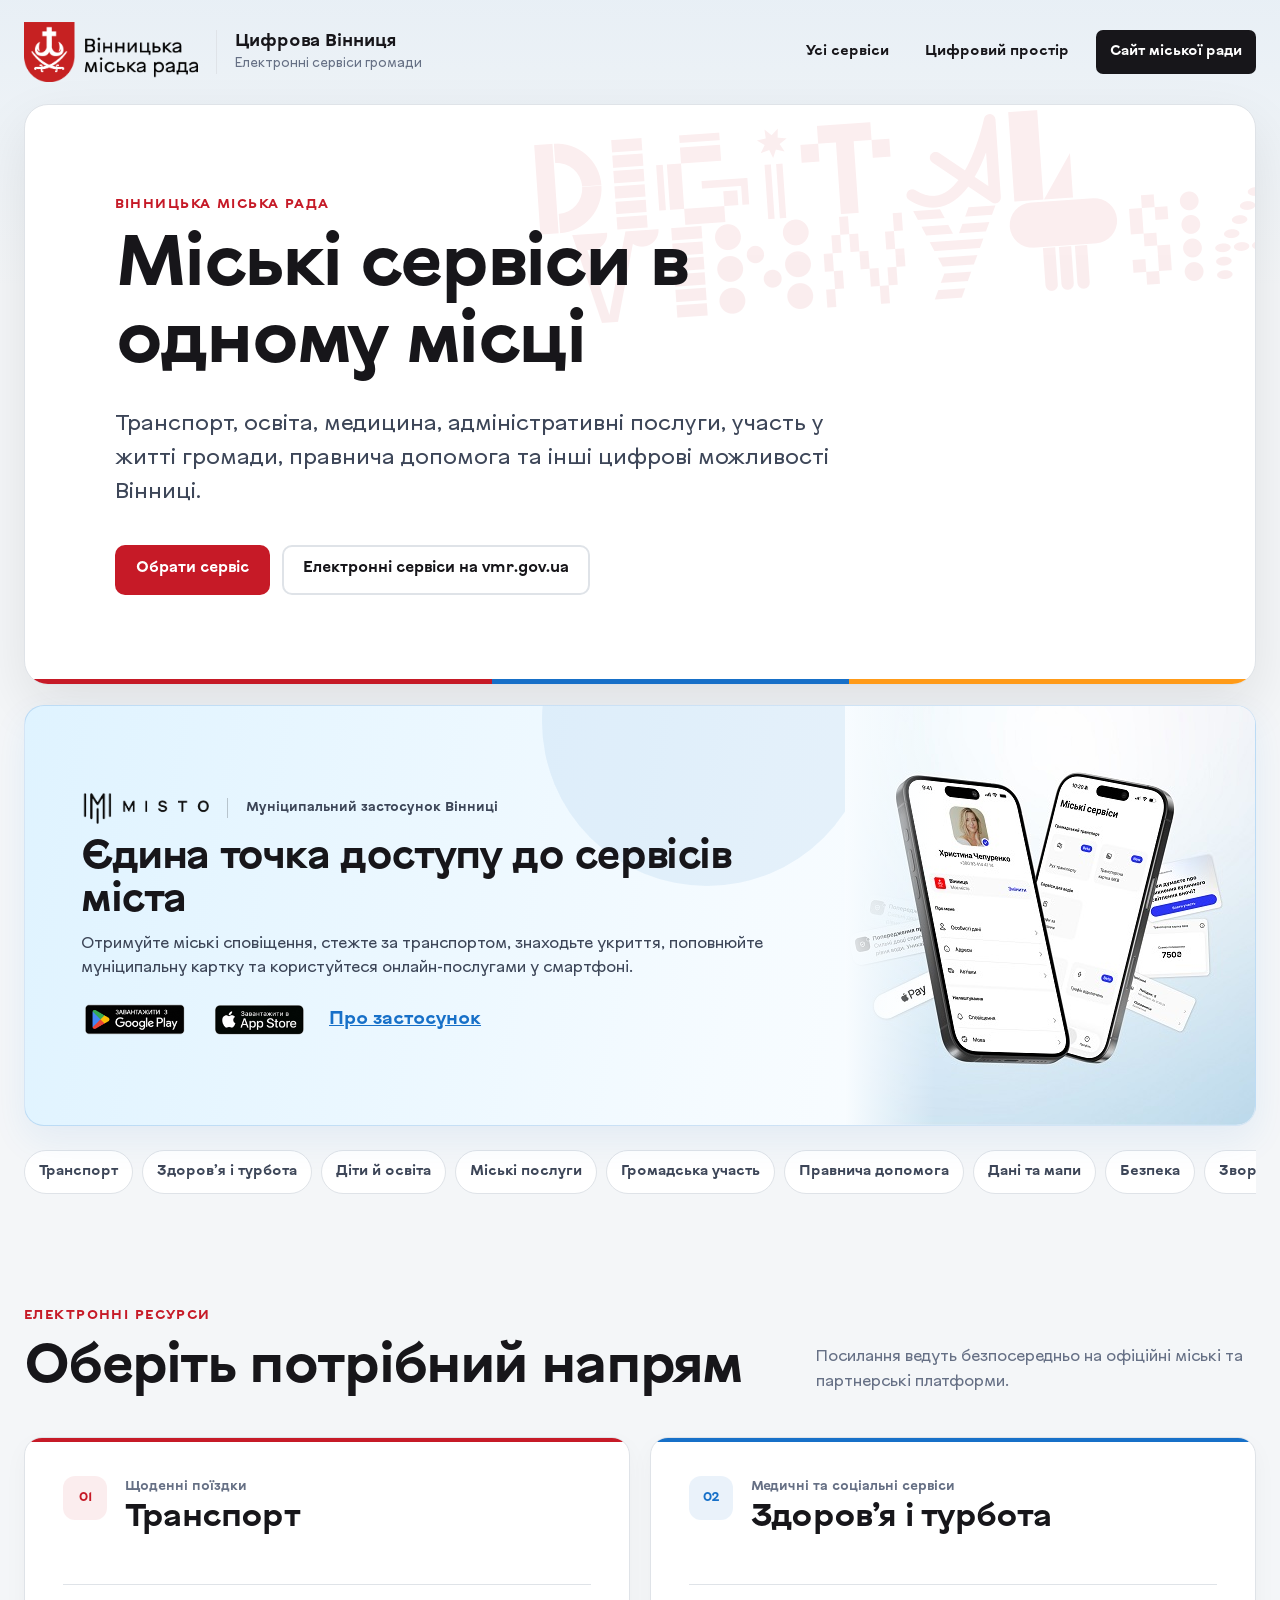
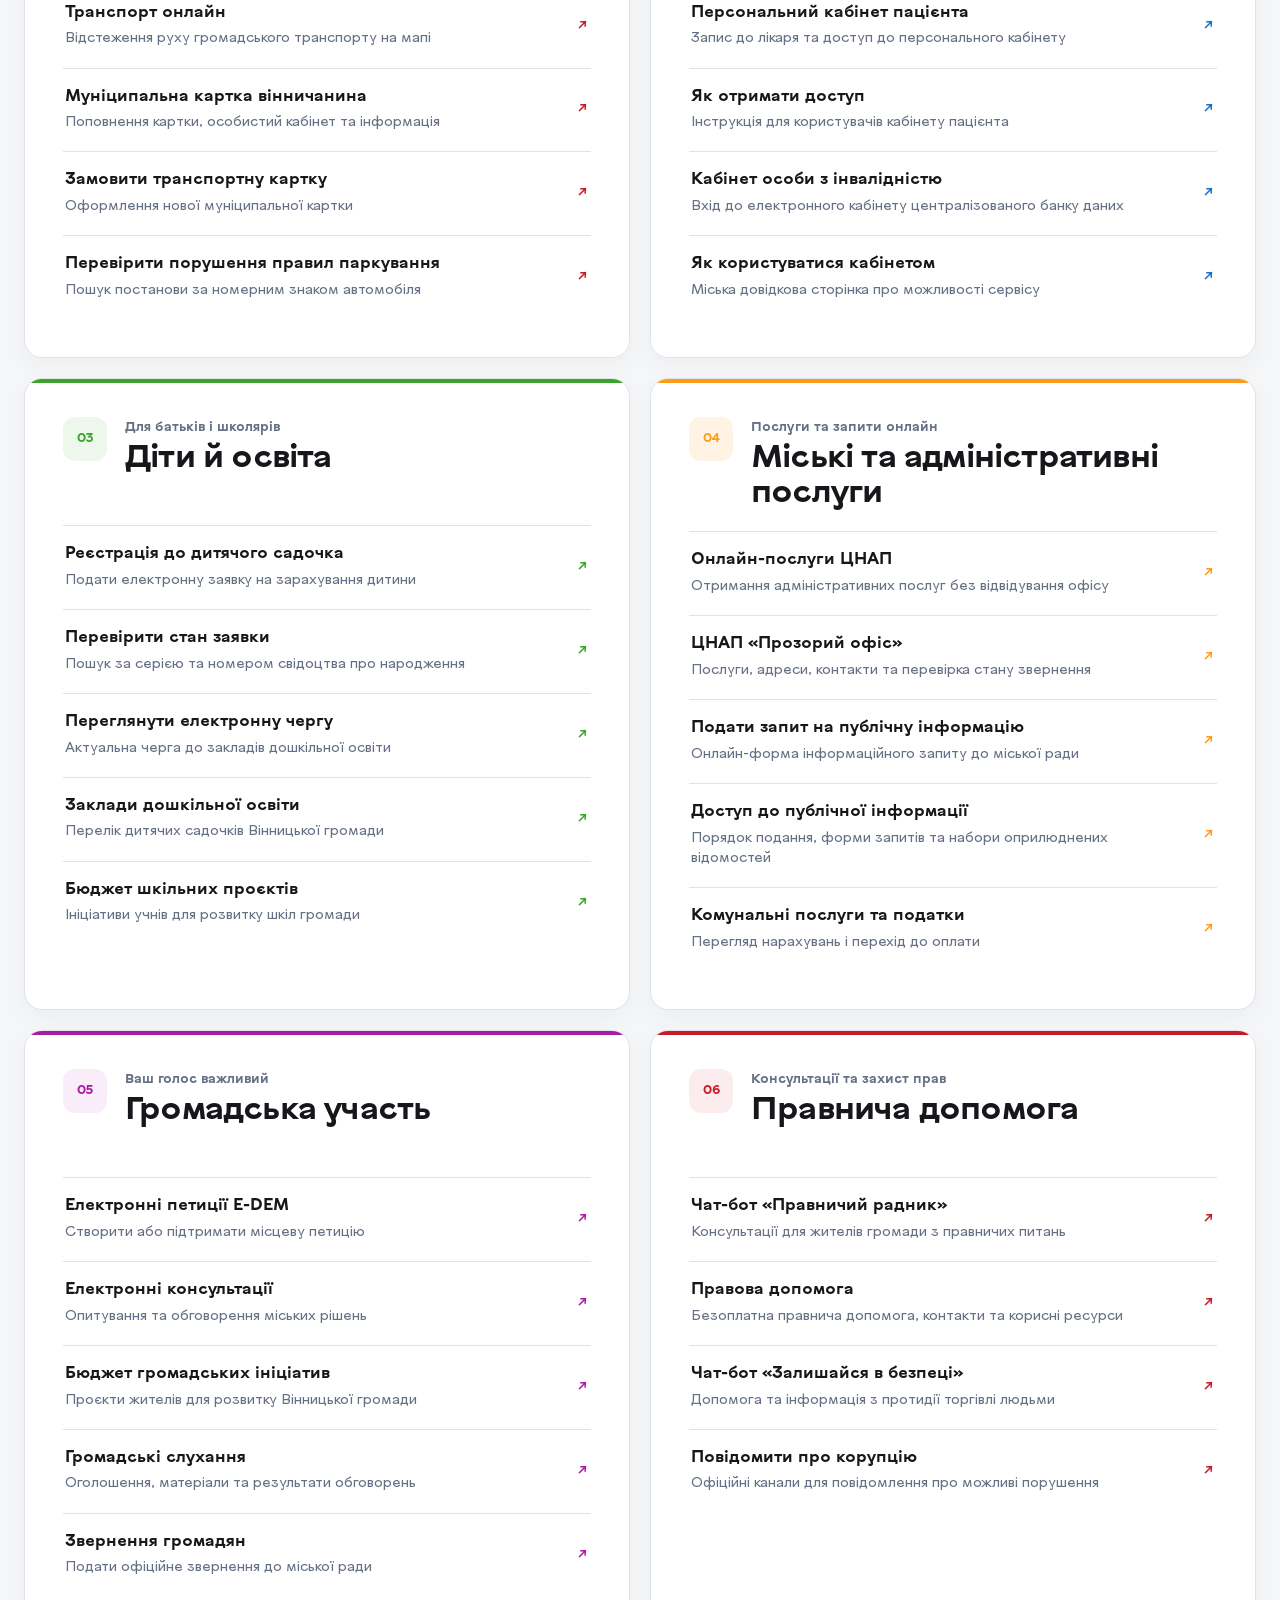
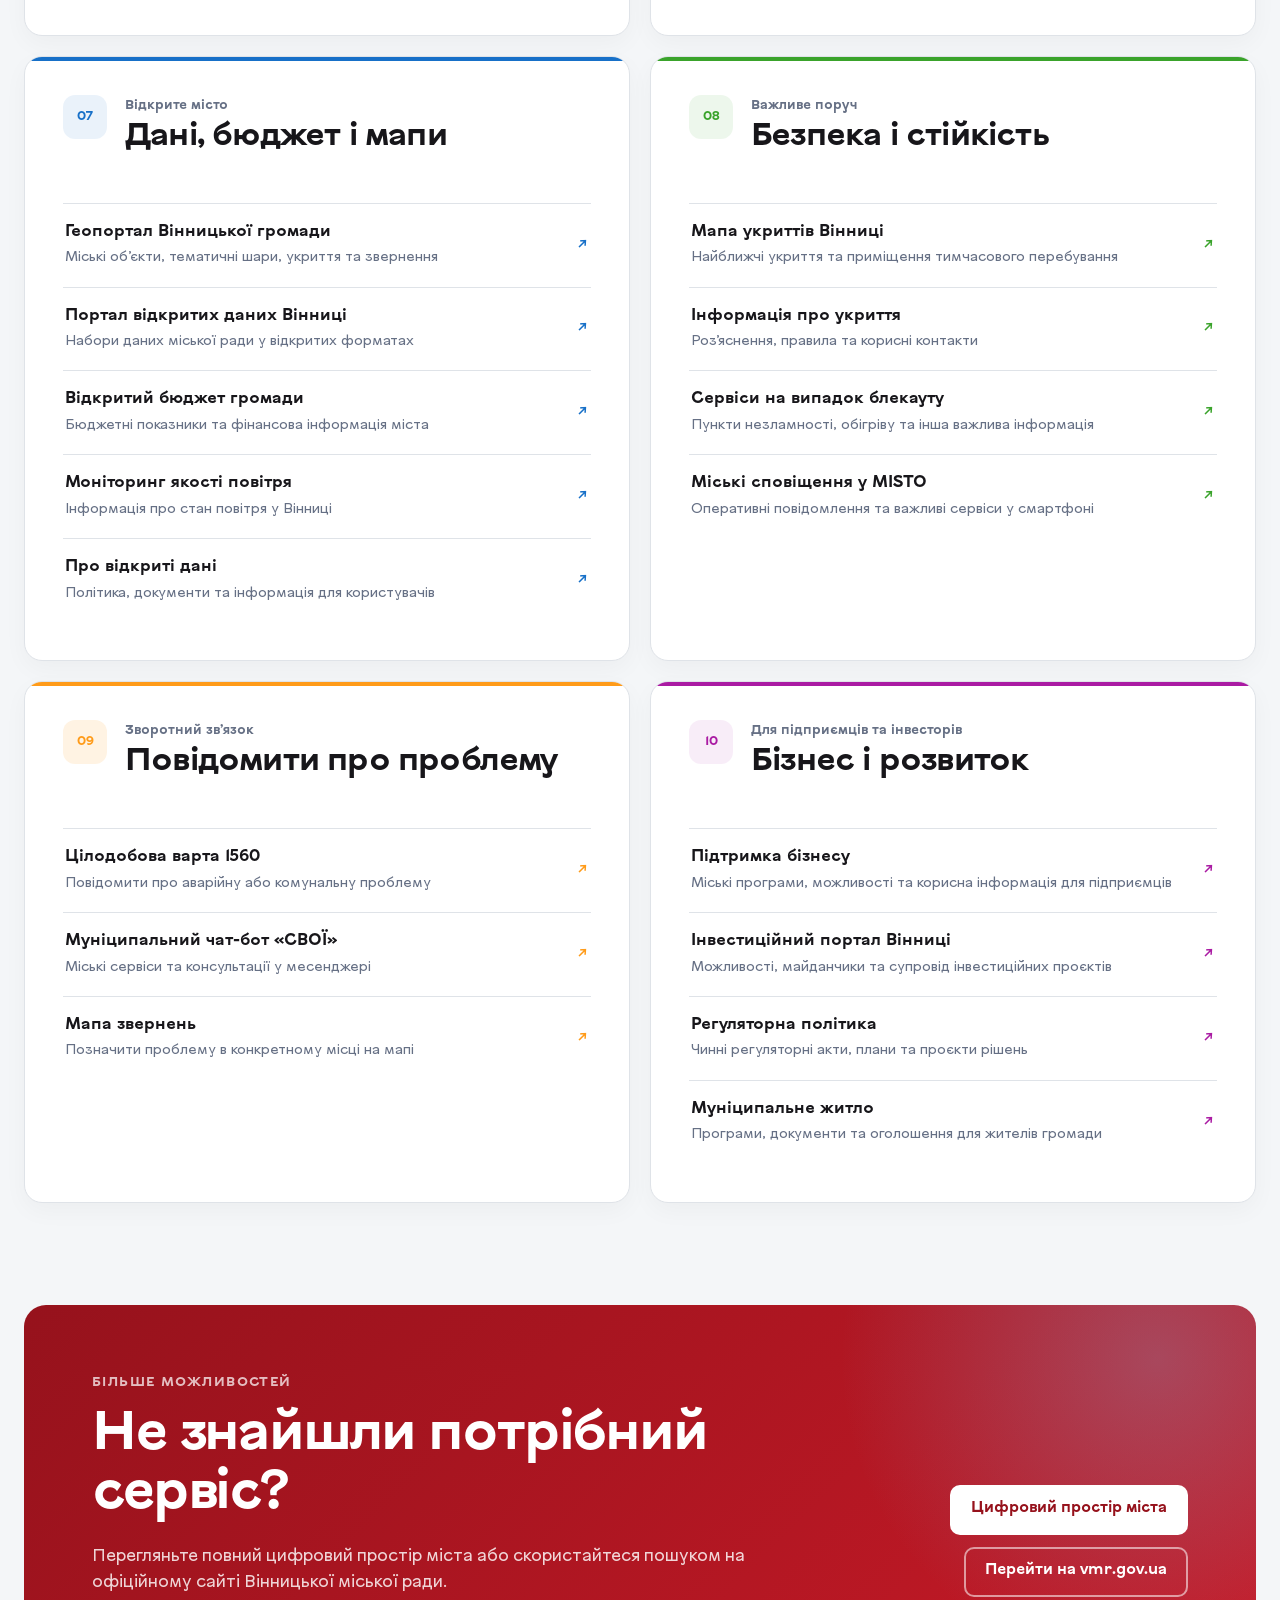
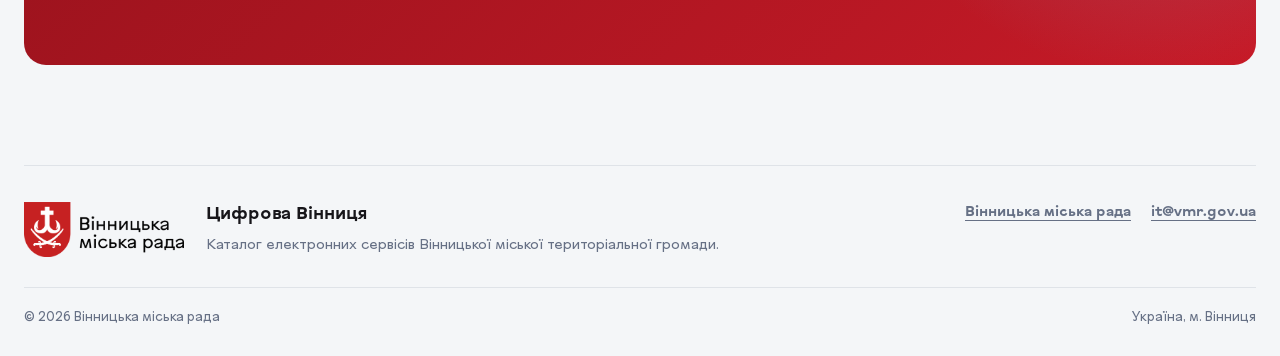
==== index.html @ 7a8b50f1 "Update index.html" ====
<!doctype html>
<html lang="uk">
<head>
  <meta charset="utf-8">
  <meta name="viewport" content="width=device-width, initial-scale=1">
  <meta name="description" content="Каталог електронних сервісів Вінницької міської територіальної громади: транспорт, медицина, освіта, адміністративні послуги, громадська участь, правнича допомога, відкриті дані та міські мапи.">
  <meta name="theme-color" content="#c61a27">
  <title>Цифрова Вінниця — електронні сервіси громади</title>
  <link rel="icon" href="assets/brand/vmr-favicon.png?v=2" type="image/png" sizes="256x256">
  <link rel="apple-touch-icon" href="assets/brand/vmr-favicon.png?v=2">
<link
  rel="preload"
  href="assets/fonts/VinnytsiaSansReg.woff2"
  as="font"
  type="font/woff2"
  crossorigin
>
<link
  rel="preload"
  href="assets/fonts/vinnytsia-sans-bold.otf"
  as="font"
  type="font/otf"
  crossorigin
>
  <link rel="stylesheet" href="styles.css?v=4">
</head>
<body>
  <a class="skip-link" href="#services">Перейти до електронних сервісів</a>

  <header class="site-header">
    <div class="header-inner">
      <a class="brand" href="/" aria-label="Цифрова Вінниця — головна сторінка">
        <img class="council-logo" src="assets/brand/vmr-logo.png" alt="Вінницька міська рада" width="174" height="61">
        <span class="brand-divider" aria-hidden="true"></span>
        <span class="brand-copy">
          <strong>Цифрова Вінниця</strong>
          <small>Електронні сервіси громади</small>
        </span>
      </a>
      <nav class="top-nav" aria-label="Основна навігація">
        <a href="#services">Усі сервіси</a>
        <a href="https://www.vmr.gov.ua/Digital-Vinnytsia">Цифровий простір</a>
        <a class="nav-accent" href="https://www.vmr.gov.ua/">Сайт міської ради</a>
      </nav>
    </div>
  </header>

  <main>
    <section class="intro" aria-labelledby="page-title">
      <div class="intro-copy">
        <div class="brand-display" aria-hidden="true">
          <span>Digital</span>
          <span>Vinnytsia</span>
        </div>
        <p class="eyebrow">Вінницька міська рада</p>
        <h1 id="page-title">Міські сервіси в одному місці</h1>
        <p class="intro-text">Транспорт, освіта, медицина, адміністративні послуги, участь у житті громади, правнича допомога та інші цифрові можливості Вінниці.</p>
        <div class="intro-actions">
          <a class="button button-primary" href="#services">Обрати сервіс</a>
          <a class="button button-secondary" href="https://www.vmr.gov.ua/ServiceCategory?termContentItemId=4sry1d2pns2d24fc72gvvcbxc2">Електронні сервіси на vmr.gov.ua</a>
        </div>
      </div>

    </section>

    <section class="misto-banner" aria-labelledby="misto-title">
      <div class="misto-banner-copy">
        <div class="misto-brandline">
          <img class="misto-logo" src="assets/brand/misto-logo.png" alt="MISTO" width="128" height="32">
          <span>Муніципальний застосунок Вінниці</span>
        </div>
        <h2 id="misto-title">Єдина точка доступу до сервісів міста</h2>
        <p>Отримуйте міські сповіщення, стежте за транспортом, знаходьте укриття, поповнюйте муніципальну картку та користуйтеся онлайн-послугами у смартфоні.</p>
        <div class="misto-actions">
          <a class="store-button" href="https://play.google.com/store/apps/details?id=tech.misto.android.misto" aria-label="Завантажити MISTO у Google Play">
            <img src="assets/brand/misto-google-play.png" alt="Завантажити з Google Play" width="113" height="36">
          </a>
          <a class="store-button" href="https://apps.apple.com/ua/app/misto/id6738929703" aria-label="Завантажити MISTO в App Store">
            <img src="assets/brand/misto-app-store.png" alt="Завантажити з App Store" width="98" height="36">
          </a>
          <a class="misto-details" href="https://www.vmr.gov.ua/u-vinnytsi-zapuskaiut-novu-platformu-miskykh-servisiv-zastosunok-misto">Про застосунок</a>
        </div>
      </div>
      <div class="misto-visual">
        <img src="assets/brand/misto-phones.png" alt="Екрани муніципального застосунку MISTO" width="410" height="419">
      </div>
    </section>

    <nav class="category-nav" aria-label="Категорії сервісів">
      <a href="#transport">Транспорт</a>
      <a href="#health">Здоров’я і турбота</a>
      <a href="#education">Діти й освіта</a>
      <a href="#city-services">Міські послуги</a>
      <a href="#participation">Громадська участь</a>
      <a href="#legal">Правнича допомога</a>
      <a href="#data">Дані та мапи</a>
      <a href="#safety">Безпека</a>
      <a href="#support">Зворотний зв’язок</a>
      <a href="#business">Бізнес</a>
    </nav>

    <section class="services-section" id="services" aria-labelledby="services-title">
      <div class="section-heading">
        <div>
          <p class="eyebrow">Електронні ресурси</p>
          <h2 id="services-title">Оберіть потрібний напрям</h2>
        </div>
        <p>Посилання ведуть безпосередньо на офіційні міські та партнерські платформи.</p>
      </div>

      <div class="service-grid">
        <article class="service-card" id="transport">
          <div class="card-heading">
            <span class="card-number" aria-hidden="true">01</span>
            <div>
              <p class="card-kicker">Щоденні поїздки</p>
              <h3>Транспорт</h3>
            </div>
          </div>
          <ul class="service-links">
            <li>
              <a href="https://map.et.vn.ua/">
                <span><strong>Транспорт онлайн</strong><small>Відстеження руху громадського транспорту на мапі</small></span>
                <span aria-hidden="true">↗</span>
              </a>
            </li>
            <li>
              <a href="https://et.vn.ua/">
                <span><strong>Муніципальна картка вінничанина</strong><small>Поповнення картки, особистий кабінет та інформація</small></span>
                <span aria-hidden="true">↗</span>
              </a>
            </li>
            <li>
              <a href="https://et.vn.ua/order-card">
                <span><strong>Замовити транспортну картку</strong><small>Оформлення нової муніципальної картки</small></span>
                <span aria-hidden="true">↗</span>
              </a>
            </li>
            <li>
              <a href="https://inspector.vmr.gov.ua/SitePages/fines.aspx">
                <span><strong>Перевірити порушення правил паркування</strong><small>Пошук постанови за номерним знаком автомобіля</small></span>
                <span aria-hidden="true">↗</span>
              </a>
            </li>
          </ul>
        </article>

        <article class="service-card" id="health">
          <div class="card-heading">
            <span class="card-number" aria-hidden="true">02</span>
            <div>
              <p class="card-kicker">Медичні та соціальні сервіси</p>
              <h3>Здоров’я і турбота</h3>
            </div>
          </div>
          <ul class="service-links">
            <li>
              <a href="https://de.vmr.gov.ua/">
                <span><strong>Персональний кабінет пацієнта</strong><small>Запис до лікаря та доступ до персонального кабінету</small></span>
                <span aria-hidden="true">↗</span>
              </a>
            </li>
            <li>
              <a href="https://www.vmr.gov.ua/personalnyi-kabinet-patsiienta">
                <span><strong>Як отримати доступ</strong><small>Інструкція для користувачів кабінету пацієнта</small></span>
                <span aria-hidden="true">↗</span>
              </a>
            </li>
            <li>
              <a href="https://ek-cbi.msp.gov.ua/reg-info?type=signin">
                <span><strong>Кабінет особи з інвалідністю</strong><small>Вхід до електронного кабінету централізованого банку даних</small></span>
                <span aria-hidden="true">↗</span>
              </a>
            </li>
            <li>
              <a href="https://www.vmr.gov.ua/servis-elektronnyi-kabinet-osoby-z-invalidnistiu">
                <span><strong>Як користуватися кабінетом</strong><small>Міська довідкова сторінка про можливості сервісу</small></span>
                <span aria-hidden="true">↗</span>
              </a>
            </li>
          </ul>
        </article>

        <article class="service-card" id="education">
          <div class="card-heading">
            <span class="card-number" aria-hidden="true">03</span>
            <div>
              <p class="card-kicker">Для батьків і школярів</p>
              <h3>Діти й освіта</h3>
            </div>
          </div>
          <ul class="service-links">
            <li>
              <a href="https://kindergartensqueue.vmr.gov.ua/registration">
                <span><strong>Реєстрація до дитячого садочка</strong><small>Подати електронну заявку на зарахування дитини</small></span>
                <span aria-hidden="true">↗</span>
              </a>
            </li>
            <li>
              <a href="https://kindergartensqueue.vmr.gov.ua/checkstatus">
                <span><strong>Перевірити стан заявки</strong><small>Пошук за серією та номером свідоцтва про народження</small></span>
                <span aria-hidden="true">↗</span>
              </a>
            </li>
            <li>
              <a href="https://kindergartensqueue.vmr.gov.ua/queue">
                <span><strong>Переглянути електронну чергу</strong><small>Актуальна черга до закладів дошкільної освіти</small></span>
                <span aria-hidden="true">↗</span>
              </a>
            </li>
            <li>
              <a href="https://kindergartensqueue.vmr.gov.ua/kindergartens">
                <span><strong>Заклади дошкільної освіти</strong><small>Перелік дитячих садочків Вінницької громади</small></span>
                <span aria-hidden="true">↗</span>
              </a>
            </li>
            <li>
              <a href="https://schoolprojects.vmr.gov.ua/">
                <span><strong>Бюджет шкільних проєктів</strong><small>Ініціативи учнів для розвитку шкіл громади</small></span>
                <span aria-hidden="true">↗</span>
              </a>
            </li>
          </ul>
        </article>

        <article class="service-card" id="city-services">
          <div class="card-heading">
            <span class="card-number" aria-hidden="true">04</span>
            <div>
              <p class="card-kicker">Послуги та запити онлайн</p>
              <h3>Міські та адміністративні послуги</h3>
            </div>
          </div>
          <ul class="service-links">
            <li>
              <a href="https://www.vmr.gov.ua/onlain-posluhy-tsnap">
                <span><strong>Онлайн-послуги ЦНАП</strong><small>Отримання адміністративних послуг без відвідування офісу</small></span>
                <span aria-hidden="true">↗</span>
              </a>
            </li>
            <li>
              <a href="https://www.vmr.gov.ua/Transparent">
                <span><strong>ЦНАП «Прозорий офіс»</strong><small>Послуги, адреси, контакти та перевірка стану звернення</small></span>
                <span aria-hidden="true">↗</span>
              </a>
            </li>
            <li>
              <a href="https://2021.vmr.gov.ua/Lists/CitizenAddresses/NewForm.aspx?ID=57&amp;Source=%2FLists%2FOfficials">
                <span><strong>Подати запит на публічну інформацію</strong><small>Онлайн-форма інформаційного запиту до міської ради</small></span>
                <span aria-hidden="true">↗</span>
              </a>
            </li>
            <li>
              <a href="https://www.vmr.gov.ua/dostup-do-publichnoi-informatsii">
                <span><strong>Доступ до публічної інформації</strong><small>Порядок подання, форми запитів та набори оприлюднених відомостей</small></span>
                <span aria-hidden="true">↗</span>
              </a>
            </li>
            <li>
              <a href="https://www.vmr.gov.ua/oplata-komunalnykh-posluh-ta-podatkiv">
                <span><strong>Комунальні послуги та податки</strong><small>Перегляд нарахувань і перехід до оплати</small></span>
                <span aria-hidden="true">↗</span>
              </a>
            </li>
          </ul>
        </article>

        <article class="service-card" id="participation">
          <div class="card-heading">
            <span class="card-number" aria-hidden="true">05</span>
            <div>
              <p class="card-kicker">Ваш голос важливий</p>
              <h3>Громадська участь</h3>
            </div>
          </div>
          <ul class="service-links">
            <li>
              <a href="https://petition.e-dem.ua/vinnytsia">
                <span><strong>Електронні петиції E-DEM</strong><small>Створити або підтримати місцеву петицію</small></span>
                <span aria-hidden="true">↗</span>
              </a>
            </li>
            <li>
              <a href="https://consult.e-dem.ua/0510100000">
                <span><strong>Електронні консультації</strong><small>Опитування та обговорення міських рішень</small></span>
                <span aria-hidden="true">↗</span>
              </a>
            </li>
            <li>
              <a href="https://gromada.vmr.gov.ua/">
                <span><strong>Бюджет громадських ініціатив</strong><small>Проєкти жителів для розвитку Вінницької громади</small></span>
                <span aria-hidden="true">↗</span>
              </a>
            </li>
            <li>
              <a href="https://www.vmr.gov.ua/hromadski-slukhannia-0">
                <span><strong>Громадські слухання</strong><small>Оголошення, матеріали та результати обговорень</small></span>
                <span aria-hidden="true">↗</span>
              </a>
            </li>
            <li>
              <a href="https://www.vmr.gov.ua/zvernennia-hromadian">
                <span><strong>Звернення громадян</strong><small>Подати офіційне звернення до міської ради</small></span>
                <span aria-hidden="true">↗</span>
              </a>
            </li>
          </ul>
        </article>

        <article class="service-card" id="legal">
          <div class="card-heading">
            <span class="card-number" aria-hidden="true">06</span>
            <div>
              <p class="card-kicker">Консультації та захист прав</p>
              <h3>Правнича допомога</h3>
            </div>
          </div>
          <ul class="service-links">
            <li>
              <a href="https://t.me/pravnychyi_radnyk_bot">
                <span><strong>Чат-бот «Правничий радник»</strong><small>Консультації для жителів громади з правничих питань</small></span>
                <span aria-hidden="true">↗</span>
              </a>
            </li>
            <li>
              <a href="https://www.vmr.gov.ua/pravova-dopomoha">
                <span><strong>Правова допомога</strong><small>Безоплатна правнича допомога, контакти та корисні ресурси</small></span>
                <span aria-hidden="true">↗</span>
              </a>
            </li>
            <li>
              <a href="https://t.me/stay_in_safe_ua_bot">
                <span><strong>Чат-бот «Залишайся в безпеці»</strong><small>Допомога та інформація з протидії торгівлі людьми</small></span>
                <span aria-hidden="true">↗</span>
              </a>
            </li>
            <li>
              <a href="https://www.vmr.gov.ua/povidom-pro-koruptsiiu">
                <span><strong>Повідомити про корупцію</strong><small>Офіційні канали для повідомлення про можливі порушення</small></span>
                <span aria-hidden="true">↗</span>
              </a>
            </li>
          </ul>
        </article>

        <article class="service-card" id="data">
          <div class="card-heading">
            <span class="card-number" aria-hidden="true">07</span>
            <div>
              <p class="card-kicker">Відкрите місто</p>
              <h3>Дані, бюджет і мапи</h3>
            </div>
          </div>
          <ul class="service-links">
            <li>
              <a href="https://map.vmr.gov.ua/">
                <span><strong>Геопортал Вінницької громади</strong><small>Міські об’єкти, тематичні шари, укриття та звернення</small></span>
                <span aria-hidden="true">↗</span>
              </a>
            </li>
            <li>
              <a href="https://opendata.gov.ua/">
                <span><strong>Портал відкритих даних Вінниці</strong><small>Набори даних міської ради у відкритих форматах</small></span>
                <span aria-hidden="true">↗</span>
              </a>
            </li>
            <li>
              <a href="https://www.vmr.gov.ua/vidkrytyi-biudzhet-hromady">
                <span><strong>Відкритий бюджет громади</strong><small>Бюджетні показники та фінансова інформація міста</small></span>
                <span aria-hidden="true">↗</span>
              </a>
            </li>
            <li>
              <a href="https://www.vmr.gov.ua/monitorynh-iakosti-povitria-vinnytsi">
                <span><strong>Моніторинг якості повітря</strong><small>Інформація про стан повітря у Вінниці</small></span>
                <span aria-hidden="true">↗</span>
              </a>
            </li>
            <li>
              <a href="https://www.vmr.gov.ua/open-data">
                <span><strong>Про відкриті дані</strong><small>Політика, документи та інформація для користувачів</small></span>
                <span aria-hidden="true">↗</span>
              </a>
            </li>
          </ul>
        </article>

        <article class="service-card" id="safety">
          <div class="card-heading">
            <span class="card-number" aria-hidden="true">08</span>
            <div>
              <p class="card-kicker">Важливе поруч</p>
              <h3>Безпека і стійкість</h3>
            </div>
          </div>
          <ul class="service-links">
            <li>
              <a href="https://shelter.vmr.gov.ua/">
                <span><strong>Мапа укриттів Вінниці</strong><small>Найближчі укриття та приміщення тимчасового перебування</small></span>
                <span aria-hidden="true">↗</span>
              </a>
            </li>
            <li>
              <a href="https://www.vmr.gov.ua/shelter">
                <span><strong>Інформація про укриття</strong><small>Роз’яснення, правила та корисні контакти</small></span>
                <span aria-hidden="true">↗</span>
              </a>
            </li>
            <li>
              <a href="https://www.vmr.gov.ua/blackout">
                <span><strong>Сервіси на випадок блекауту</strong><small>Пункти незламності, обігріву та інша важлива інформація</small></span>
                <span aria-hidden="true">↗</span>
              </a>
            </li>
            <li>
              <a href="https://www.vmr.gov.ua/munitsypalnyi-zastosunok-misto">
                <span><strong>Міські сповіщення у MISTO</strong><small>Оперативні повідомлення та важливі сервіси у смартфоні</small></span>
                <span aria-hidden="true">↗</span>
              </a>
            </li>
          </ul>
        </article>

        <article class="service-card" id="support">
          <div class="card-heading">
            <span class="card-number" aria-hidden="true">09</span>
            <div>
              <p class="card-kicker">Зворотний зв’язок</p>
              <h3>Повідомити про проблему</h3>
            </div>
          </div>
          <ul class="service-links">
            <li>
              <a href="https://www.vmr.gov.ua/1560">
                <span><strong>Цілодобова варта 1560</strong><small>Повідомити про аварійну або комунальну проблему</small></span>
                <span aria-hidden="true">↗</span>
              </a>
            </li>
            <li>
              <a href="https://www.vmr.gov.ua/ChatBot">
                <span><strong>Муніципальний чат-бот «СВОЇ»</strong><small>Міські сервіси та консультації у месенджері</small></span>
                <span aria-hidden="true">↗</span>
              </a>
            </li>
            <li>
              <a href="https://map.vmr.gov.ua/">
                <span><strong>Мапа звернень</strong><small>Позначити проблему в конкретному місці на мапі</small></span>
                <span aria-hidden="true">↗</span>
              </a>
            </li>
          </ul>
        </article>

        <article class="service-card" id="business">
          <div class="card-heading">
            <span class="card-number" aria-hidden="true">10</span>
            <div>
              <p class="card-kicker">Для підприємців та інвесторів</p>
              <h3>Бізнес і розвиток</h3>
            </div>
          </div>
          <ul class="service-links">
            <li>
              <a href="https://www.vmr.gov.ua/pidtrymka-biznesu">
                <span><strong>Підтримка бізнесу</strong><small>Міські програми, можливості та корисна інформація для підприємців</small></span>
                <span aria-hidden="true">↗</span>
              </a>
            </li>
            <li>
              <a href="https://investinvinnytsia.com/">
                <span><strong>Інвестиційний портал Вінниці</strong><small>Можливості, майданчики та супровід інвестиційних проєктів</small></span>
                <span aria-hidden="true">↗</span>
              </a>
            </li>
            <li>
              <a href="https://www.vmr.gov.ua/rehuliatorna-polityka">
                <span><strong>Регуляторна політика</strong><small>Чинні регуляторні акти, плани та проєкти рішень</small></span>
                <span aria-hidden="true">↗</span>
              </a>
            </li>
            <li>
              <a href="https://www.vmr.gov.ua/munitsypalne-zhytlo">
                <span><strong>Муніципальне житло</strong><small>Програми, документи та оголошення для жителів громади</small></span>
                <span aria-hidden="true">↗</span>
              </a>
            </li>
          </ul>
        </article>
      </div>
    </section>

    <section class="more-services" aria-labelledby="more-title">
      <div>
        <p class="eyebrow">Більше можливостей</p>
        <h2 id="more-title">Не знайшли потрібний сервіс?</h2>
        <p>Перегляньте повний цифровий простір міста або скористайтеся пошуком на офіційному сайті Вінницької міської ради.</p>
      </div>
      <div class="more-actions">
        <a class="button button-light" href="https://www.vmr.gov.ua/Digital-Vinnytsia">Цифровий простір міста</a>
        <a class="button button-outline-light" href="https://www.vmr.gov.ua/">Перейти на vmr.gov.ua</a>
      </div>
    </section>
  </main>

  <footer class="site-footer">
    <div class="footer-main">
      <div class="footer-brand">
        <img class="footer-council-logo" src="assets/brand/vmr-logo.png" alt="Вінницька міська рада" width="160" height="56">
        <div>
          <strong>Цифрова Вінниця</strong>
          <p>Каталог електронних сервісів Вінницької міської територіальної громади.</p>
        </div>
      </div>
      <div class="footer-links">
        <a href="https://www.vmr.gov.ua/">Вінницька міська рада</a>
        <a href="mailto:it@vmr.gov.ua">it@vmr.gov.ua</a>
      </div>
    </div>
    <div class="footer-bottom">
      <span>© <span id="year">2026</span> Вінницька міська рада</span>
      <span>Україна, м. Вінниця</span>
    </div>
  </footer>

  <script>document.getElementById('year').textContent = new Date().getFullYear();</script>
</body>
</html>
---- styles.css ----
@font-face {
  font-family: "Vinnytsia Sans";
  src:
    url("assets/fonts/VinnytsiaSansReg.woff2") format("woff2"),
    url("assets/fonts/VinnytsiaSansReg.woff") format("woff");
  font-style: normal;
  font-weight: 400;
  font-display: swap;
}

@font-face {
  font-family: "Vinnytsia Sans";
  src: url("assets/fonts/vinnytsia-sans-bold.otf") format("opentype");
  font-style: normal;
  font-weight: 700;
  font-display: swap;
}

@font-face {
  font-family: "Vinnytsia City";
  src: url("assets/fonts/vinnytsia-city.otf") format("opentype");
  font-style: normal;
  font-weight: 400;
  font-display: swap;
}

:root {
  --accent: #c61a27;
  --accent-dark: #96121c;
  --brand-blue: #1770c8;
  --brand-blue-light: #80b5e0;
  --brand-pink: #fdd4d7;
  --brand-green: #3aa32b;
  --brand-orange: #ff9b19;
  --brand-purple: #aa1ba3;
  --ink: #17161a;
  --ink-soft: #3d4658;
  --muted: #667085;
  --paper: #f4f6f8;
  --surface: #ffffff;
  --line: #dfe3e8;
  --focus: #1770c8;
  --shadow: 0 22px 55px rgba(23, 22, 26, 0.09);
}

* {
  box-sizing: border-box;
}

html {
  scroll-behavior: smooth;
  scroll-padding-top: 110px;
}

body {
  margin: 0;
  min-width: 320px;
  color: var(--ink);
  background:
    linear-gradient(180deg, rgba(128, 181, 224, 0.1) 0, rgba(128, 181, 224, 0) 290px),
    var(--paper);
  font-family: "Vinnytsia Sans", "Segoe UI", Arial, sans-serif;
  font-size: 16px;
  line-height: 1.55;
  -webkit-font-smoothing: antialiased;
}

a {
  color: inherit;
}

a:focus-visible,
button:focus-visible {
  outline: 3px solid var(--focus);
  outline-offset: 3px;
}

.skip-link {
  position: fixed;
  z-index: 1000;
  top: 10px;
  left: 10px;
  padding: 12px 16px;
  color: #fff;
  background: var(--ink);
  transform: translateY(-150%);
  transition: transform 0.2s ease;
}

.skip-link:focus {
  transform: translateY(0);
}

.site-header,
main,
.site-footer {
  width: min(1240px, calc(100% - 48px));
  margin-inline: auto;
}

.site-header {
  padding: 18px 0;
}

.header-inner {
  min-height: 68px;
  display: flex;
  align-items: center;
  justify-content: space-between;
  gap: 30px;
}

.brand {
  min-width: 0;
  display: inline-flex;
  align-items: center;
  gap: 18px;
  flex: 0 1 auto;
  text-decoration: none;
}

.council-logo {
  display: block;
  width: 174px !important;
  max-width: 174px;
  height: auto !important;
  flex: 0 0 auto;
}

.brand-divider {
  width: 1px;
  height: 44px;
  flex: 0 0 auto;
  background: var(--line);
}

.brand-copy strong,
.brand-copy small {
  display: block;
}

.brand-copy strong {
  font-size: 17px;
  line-height: 1.16;
}

.brand-copy small {
  margin-top: 4px;
  color: var(--muted);
  font-size: 13px;
  line-height: 1.25;
}

.top-nav {
  display: flex;
  align-items: center;
  gap: 8px;
}

.top-nav a {
  min-height: 44px;
  display: inline-flex;
  align-items: center;
  padding: 10px 14px;
  border-radius: 7px;
  font-size: 14px;
  font-weight: 700;
  text-decoration: none;
}

.top-nav a:hover {
  color: var(--accent);
  background: rgba(198, 26, 39, 0.06);
}

.top-nav .nav-accent {
  margin-left: 5px;
  color: #fff;
  background: var(--ink);
}

.top-nav .nav-accent:hover {
  color: #fff;
  background: var(--accent-dark);
}

.intro {
  position: relative;
  overflow: hidden;
  background: var(--surface);
  border: 1px solid var(--line);
  border-radius: 24px;
  box-shadow: var(--shadow);
}

.intro::after {
  position: absolute;
  z-index: 4;
  right: 0;
  bottom: 0;
  left: 0;
  height: 5px;
  content: "";
  background: linear-gradient(
    90deg,
    var(--accent) 0 38%,
    var(--brand-blue) 38% 67%,
    var(--brand-orange) 67% 100%
  );
  pointer-events: none;
}

.intro-copy {
  position: relative;
  z-index: 0;
  min-height: 440px;
  display: flex;
  flex-direction: column;
  justify-content: center;
  overflow: hidden;
  padding: clamp(48px, 7vw, 90px);
  isolation: isolate;
}

.intro-copy > *:not(.brand-display) {
  position: relative;
  z-index: 1;
}

.brand-display {
  position: absolute;
  z-index: -1;
  top: 26px;
  right: -34px;
  display: flex;
  flex-direction: column;
  align-items: flex-start;
  color: var(--accent);
  font-family: "Vinnytsia City", "Vinnytsia Sans", sans-serif;
  font-size: clamp(86px, 10vw, 148px);
  line-height: 0.72;
  opacity: 0.075;
  pointer-events: none;
  user-select: none;
  white-space: nowrap;
  transform: rotate(-4deg);
}

.brand-display span:last-child {
  margin-left: 0.25em;
}

.eyebrow {
  margin: 0 0 14px;
  color: var(--accent);
  font-size: 13px;
  font-weight: 800;
  letter-spacing: 0.11em;
  text-transform: uppercase;
}

h1,
h2,
h3,
p {
  overflow-wrap: break-word;
}

h1,
h2,
h3 {
  margin-top: 0;
  font-family: "Vinnytsia Sans", "Segoe UI", sans-serif;
  font-weight: 700;
  line-height: 1.08;
}

h1 {
  max-width: 780px;
  margin-bottom: 24px;
  font-size: clamp(46px, 5.7vw, 72px);
  letter-spacing: -0.035em;
}

.intro-text {
  max-width: 760px;
  margin: 0 0 34px;
  color: var(--ink-soft);
  font-size: clamp(18px, 2vw, 22px);
  line-height: 1.55;
}

.intro-actions,
.more-actions {
  display: flex;
  align-items: center;
  flex-wrap: wrap;
  gap: 12px;
}

.button {
  min-height: 50px;
  display: inline-flex;
  align-items: center;
  justify-content: center;
  padding: 13px 19px;
  border: 2px solid transparent;
  border-radius: 10px;
  font-size: 15px;
  font-weight: 800;
  line-height: 1.25;
  text-align: center;
  text-decoration: none;
  transition: background 0.2s ease, border-color 0.2s ease, color 0.2s ease, transform 0.2s ease;
}

.button:hover {
  transform: translateY(-2px);
}

.button-primary {
  color: #fff;
  background: var(--accent);
}

.button-primary:hover {
  background: var(--accent-dark);
}

.button-secondary {
  color: var(--ink);
  background: #fff;
  border-color: var(--line);
}

.button-secondary:hover {
  border-color: var(--ink);
}

.misto-banner {
  position: relative;
  min-height: 270px;
  display: grid;
  grid-template-columns: minmax(0, 1fr) minmax(330px, 410px);
  align-items: stretch;
  margin-top: 20px;
  overflow: hidden;
  color: var(--ink);
  background: linear-gradient(100deg, #dff3ff 0%, #f5fbff 58%, #ffffff 100%);
  border: 1px solid rgba(23, 112, 200, 0.18);
  border-radius: 20px;
  box-shadow: 0 14px 36px rgba(23, 112, 200, 0.08);
  isolation: isolate;
}

.misto-banner::before {
  position: absolute;
  z-index: -1;
  top: -150px;
  left: 42%;
  width: 330px;
  height: 330px;
  content: "";
  background: rgba(128, 181, 224, 0.16);
  border-radius: 50%;
  pointer-events: none;
}

.misto-banner-copy {
  position: relative;
  z-index: 2;
  display: flex;
  flex-direction: column;
  justify-content: center;
  padding: 30px clamp(28px, 4.5vw, 56px);
}

.misto-brandline {
  display: flex;
  align-items: center;
  gap: 18px;
  margin-bottom: 13px;
}

.misto-logo {
  width: 128px;
  height: auto;
  display: block;
}

.misto-brandline span {
  padding-left: 18px;
  color: var(--ink-soft);
  border-left: 1px solid rgba(23, 22, 26, 0.22);
  font-size: 13px;
  font-weight: 700;
}

.misto-banner h2 {
  max-width: 680px;
  margin-bottom: 10px;
  font-size: clamp(28px, 3.2vw, 40px);
  letter-spacing: -0.035em;
}

.misto-banner p {
  max-width: 760px;
  margin: 0 0 20px;
  color: var(--ink-soft);
  font-size: 16px;
  line-height: 1.48;
}

.misto-actions {
  display: flex;
  align-items: center;
  flex-wrap: wrap;
  gap: 10px;
}

.store-button {
  min-height: 36px;
  display: inline-flex;
  align-items: center;
  text-decoration: none;
  transition: opacity 0.2s ease, transform 0.2s ease;
}

.store-button:hover {
  opacity: 0.84;
  transform: translateY(-2px);
}

.store-button img {
  display: block;
  width: auto;
  height: 38px;
}

.misto-details {
  display: inline-flex;
  align-items: center;
  gap: 8px;
  margin-left: 5px;
  color: var(--brand-blue);
  font-size: 18px;
  font-weight: 800;
  
}

.misto-details span {
  font-size: 20px;
  transition: transform 0.2s ease;
}

.misto-details:hover span {
  transform: translateX(4px);
}

.misto-visual {
  position: relative;
  min-width: 0;
  overflow: hidden;
}

.misto-visual::before {
  position: absolute;
  z-index: 2;
  top: 0;
  bottom: 0;
  left: 0;
  width: 90px;
  content: "";
  background: linear-gradient(90deg, #f8fcff, rgba(248, 252, 255, 0));
  pointer-events: none;
}

.misto-visual img {
  width: 100%;
  height: 100%;
  display: block;
  object-fit: cover;
  object-position: center 46%;
}

.category-nav {
  display: flex;
  gap: 9px;
  margin: 24px 0 0;
  padding: 0 0 10px;
  overflow-x: auto;
  scrollbar-width: thin;
}

.category-nav a {
  flex: 0 0 auto;
  padding: 10px 14px;
  color: var(--ink-soft);
  background: var(--surface);
  border: 1px solid var(--line);
  border-radius: 999px;
  font-size: 14px;
  font-weight: 700;
  text-decoration: none;
  transition: color 0.2s ease, border-color 0.2s ease, background 0.2s ease;
}

.category-nav a:hover {
  color: var(--accent);
  background: rgba(253, 212, 215, 0.34);
  border-color: rgba(198, 26, 39, 0.5);
}

.services-section {
  padding: clamp(64px, 8vw, 108px) 0;
}

.section-heading {
  display: flex;
  align-items: flex-end;
  justify-content: space-between;
  gap: 40px;
  margin-bottom: 38px;
}

.section-heading h2,
.more-services h2 {
  margin-bottom: 0;
  font-size: clamp(34px, 4.5vw, 54px);
  letter-spacing: -0.04em;
}

.section-heading > p {
  max-width: 440px;
  margin: 0 0 4px;
  color: var(--muted);
  font-size: 16px;
}

.service-grid {
  display: grid;
  grid-template-columns: repeat(2, minmax(0, 1fr));
  gap: 20px;
}

.service-card {
  --card-accent: var(--accent);
  --card-tint: rgba(198, 26, 39, 0.08);
  position: relative;
  min-width: 0;
  overflow: hidden;
  padding: clamp(24px, 4vw, 38px);
  background: var(--surface);
  border: 1px solid var(--line);
  border-radius: 18px;
  box-shadow: 0 8px 25px rgba(23, 22, 26, 0.035);
  scroll-margin-top: 104px;
  transition: border-color 0.2s ease, box-shadow 0.2s ease, transform 0.2s ease;
}

.service-card::before {
  position: absolute;
  top: 0;
  right: 0;
  left: 0;
  height: 4px;
  content: "";
  background: var(--card-accent);
}

.service-card:hover {
  border-color: color-mix(in srgb, var(--card-accent) 35%, var(--line));
  box-shadow: 0 16px 38px rgba(23, 22, 26, 0.07);
  transform: translateY(-2px);
}

.service-card:nth-child(2),
.service-card:nth-child(7) {
  --card-accent: var(--brand-blue);
  --card-tint: rgba(23, 112, 200, 0.09);
}

.service-card:nth-child(3),
.service-card:nth-child(8) {
  --card-accent: var(--brand-green);
  --card-tint: rgba(58, 163, 43, 0.09);
}

.service-card:nth-child(4),
.service-card:nth-child(9) {
  --card-accent: var(--brand-orange);
  --card-tint: rgba(255, 155, 25, 0.12);
}

.service-card:nth-child(5),
.service-card:nth-child(10) {
  --card-accent: var(--brand-purple);
  --card-tint: rgba(170, 27, 163, 0.08);
}

.card-heading {
  display: flex;
  align-items: flex-start;
  gap: 18px;
  min-height: 88px;
  margin-bottom: 20px;
}

.card-number {
  flex: 0 0 auto;
  width: 44px;
  height: 44px;
  display: grid;
  place-items: center;
  color: var(--card-accent);
  background: var(--card-tint);
  border-radius: 12px;
  font-size: 13px;
  font-weight: 900;
}

.card-kicker {
  margin: 1px 0 4px;
  color: var(--muted);
  font-size: 13px;
  font-weight: 700;
}

.service-card h3 {
  margin-bottom: 0;
  font-size: clamp(25px, 3vw, 32px);
  letter-spacing: -0.025em;
}

.service-links {
  margin: 0;
  padding: 0;
  border-top: 1px solid var(--line);
  list-style: none;
}

.service-links li + li {
  border-top: 1px solid var(--line);
}

.service-links a {
  display: flex;
  align-items: center;
  justify-content: space-between;
  gap: 18px;
  padding: 18px 2px;
  text-decoration: none;
}

.service-links a > span:first-child {
  min-width: 0;
}

.service-links strong,
.service-links small {
  display: block;
}

.service-links strong {
  font-size: 16px;
  line-height: 1.35;
}

.service-links small {
  margin-top: 5px;
  color: var(--muted);
  font-size: 14px;
  line-height: 1.45;
}

.service-links a > span:last-child {
  flex: 0 0 auto;
  color: var(--card-accent);
  font-size: 20px;
  transition: transform 0.2s ease;
}

.service-links a:hover strong {
  color: var(--card-accent);
}

.service-links a:hover > span:last-child {
  transform: translate(3px, -3px);
}

.more-services {
  display: grid;
  grid-template-columns: minmax(0, 1.4fr) minmax(280px, 0.6fr);
  align-items: end;
  gap: 50px;
  margin-bottom: clamp(64px, 8vw, 100px);
  padding: clamp(38px, 6vw, 68px);
  color: #fff;
  background:
    radial-gradient(circle at 92% 15%, rgba(128, 181, 224, 0.3), transparent 27%),
    linear-gradient(135deg, var(--accent-dark), var(--accent));
  border-radius: 22px;
}

.more-services .eyebrow {
  color: rgba(255, 255, 255, 0.72);
}

.more-services p:not(.eyebrow) {
  max-width: 700px;
  margin: 20px 0 0;
  color: rgba(255, 255, 255, 0.82);
  font-size: 17px;
}

.more-actions {
  justify-content: flex-end;
}

.button-light {
  color: var(--accent-dark);
  background: #fff;
}

.button-outline-light {
  color: #fff;
  border-color: rgba(255, 255, 255, 0.55);
}

.button-outline-light:hover {
  border-color: #fff;
}

.site-footer {
  color: var(--muted);
  border-top: 1px solid var(--line);
}

.footer-main {
  display: flex;
  justify-content: space-between;
  gap: 40px;
  padding: 36px 0 30px;
}

.footer-brand {
  min-width: 0;
  display: flex;
  align-items: center;
  gap: 22px;
}

.footer-brand .footer-council-logo {
  width: 160px !important;
  max-width: 160px;
  height: auto !important;
  flex: 0 0 auto;
}

.footer-main strong {
  color: var(--ink);
  font-size: 17px;
}

.footer-main p {
  max-width: 600px;
  margin: 7px 0 0;
  font-size: 14px;
}

.footer-links {
  display: flex;
  flex-wrap: wrap;
  align-items: flex-start;
  justify-content: flex-end;
  gap: 10px 20px;
  font-size: 14px;
  font-weight: 700;
}

.footer-links a {
  text-underline-offset: 4px;
}

.footer-bottom {
  display: flex;
  justify-content: space-between;
  gap: 20px;
  padding: 20px 0 28px;
  border-top: 1px solid var(--line);
  font-size: 13px;
}

@media (max-width: 980px) {
  .brand-divider,
  .brand-copy {
    display: none;
  }

  .council-logo {
    width: 164px !important;
    max-width: 164px;
  }

  .top-nav a:not(.nav-accent) {
    display: none;
  }

  .misto-banner {
    grid-template-columns: minmax(0, 1fr) 330px;
  }

  .misto-banner-copy {
    padding-inline: 32px;
  }

  .more-services {
    grid-template-columns: 1fr;
    align-items: start;
  }

  .more-actions {
    justify-content: flex-start;
  }
}

@media (max-width: 760px) {
  html {
    scroll-padding-top: 80px;
  }

  .site-header,
  main,
  .site-footer {
    width: min(100% - 28px, 1240px);
  }

  .site-header {
    padding: 10px 0;
  }

  .header-inner {
    min-height: 56px;
    gap: 16px;
  }

  .council-logo {
    width: 150px !important;
    max-width: 150px;
  }

  .top-nav .nav-accent {
    min-height: 40px;
    padding: 8px 11px;
    font-size: 13px;
  }

  .intro {
    border-radius: 18px;
  }

  .intro-copy {
    min-height: 0;
    padding: 42px 24px 46px;
  }

  .brand-display {
    top: 27px;
    right: -20px;
    font-size: clamp(72px, 24vw, 112px);
    opacity: 0.06;
  }

  h1 {
    font-size: clamp(41px, 12vw, 58px);
  }

  .intro-actions,
  .more-actions {
    align-items: stretch;
    flex-direction: column;
  }

  .button {
    width: 100%;
  }

  .misto-banner {
    grid-template-columns: 1fr;
    border-radius: 17px;
  }

  .misto-banner-copy {
    padding: 28px 24px 24px;
  }

  .misto-visual {
    height: 210px;
  }

  .misto-visual::before {
    top: 0;
    right: 0;
    bottom: auto;
    width: auto;
    height: 55px;
    background: linear-gradient(180deg, #f8fcff, rgba(248, 252, 255, 0));
  }

  .misto-visual img {
    object-position: center 43%;
  }

  .category-nav {
    margin-top: 16px;
  }

  .services-section {
    padding: 64px 0;
  }

  .section-heading {
    align-items: flex-start;
    flex-direction: column;
    gap: 18px;
    margin-bottom: 28px;
  }

  .service-grid {
    grid-template-columns: 1fr;
    gap: 14px;
  }

  .service-card {
    padding: 24px 20px;
    border-radius: 15px;
  }

  .card-heading {
    min-height: 0;
  }

  .more-services {
    gap: 30px;
    padding: 34px 24px;
    border-radius: 18px;
  }

  .footer-main,
  .footer-bottom {
    align-items: flex-start;
    flex-direction: column;
  }

  .footer-links {
    justify-content: flex-start;
  }

  .footer-brand {
    align-items: flex-start;
    flex-direction: column;
    gap: 18px;
  }

  .footer-brand .footer-council-logo {
    width: 150px !important;
    max-width: 150px;
  }
}

@media (max-width: 420px) {
  .council-logo {
    width: 132px !important;
    max-width: 132px;
  }

  .top-nav .nav-accent {
    max-width: 112px;
    padding-inline: 9px;
    font-size: 12px;
    text-align: center;
  }

  .intro-copy {
    padding-inline: 20px;
  }

  h1 {
    font-size: 39px;
  }

  .intro-text {
    font-size: 17px;
  }

  .misto-banner-copy {
    padding-inline: 20px;
  }

  .misto-brandline {
    align-items: flex-start;
    flex-direction: column;
    gap: 8px;
  }

  .misto-brandline span {
    padding-left: 0;
    border-left: 0;
  }

  .misto-actions {
    align-items: stretch;
  }

  .store-button {
    flex: 0 0 auto;
  }

  .misto-details {
    width: 100%;
    margin: 5px 0 0;
  }

  .service-card {
    padding-inline: 18px;
  }

  .card-heading {
    gap: 13px;
  }

  .card-number {
    width: 40px;
    height: 40px;
  }

  .service-card h3 {
    font-size: 24px;
  }

  .service-links a {
    gap: 12px;
  }
}

@media (prefers-reduced-motion: reduce) {
  *,
  *::before,
  *::after {
    scroll-behavior: auto !important;
    transition: none !important;
  }
}
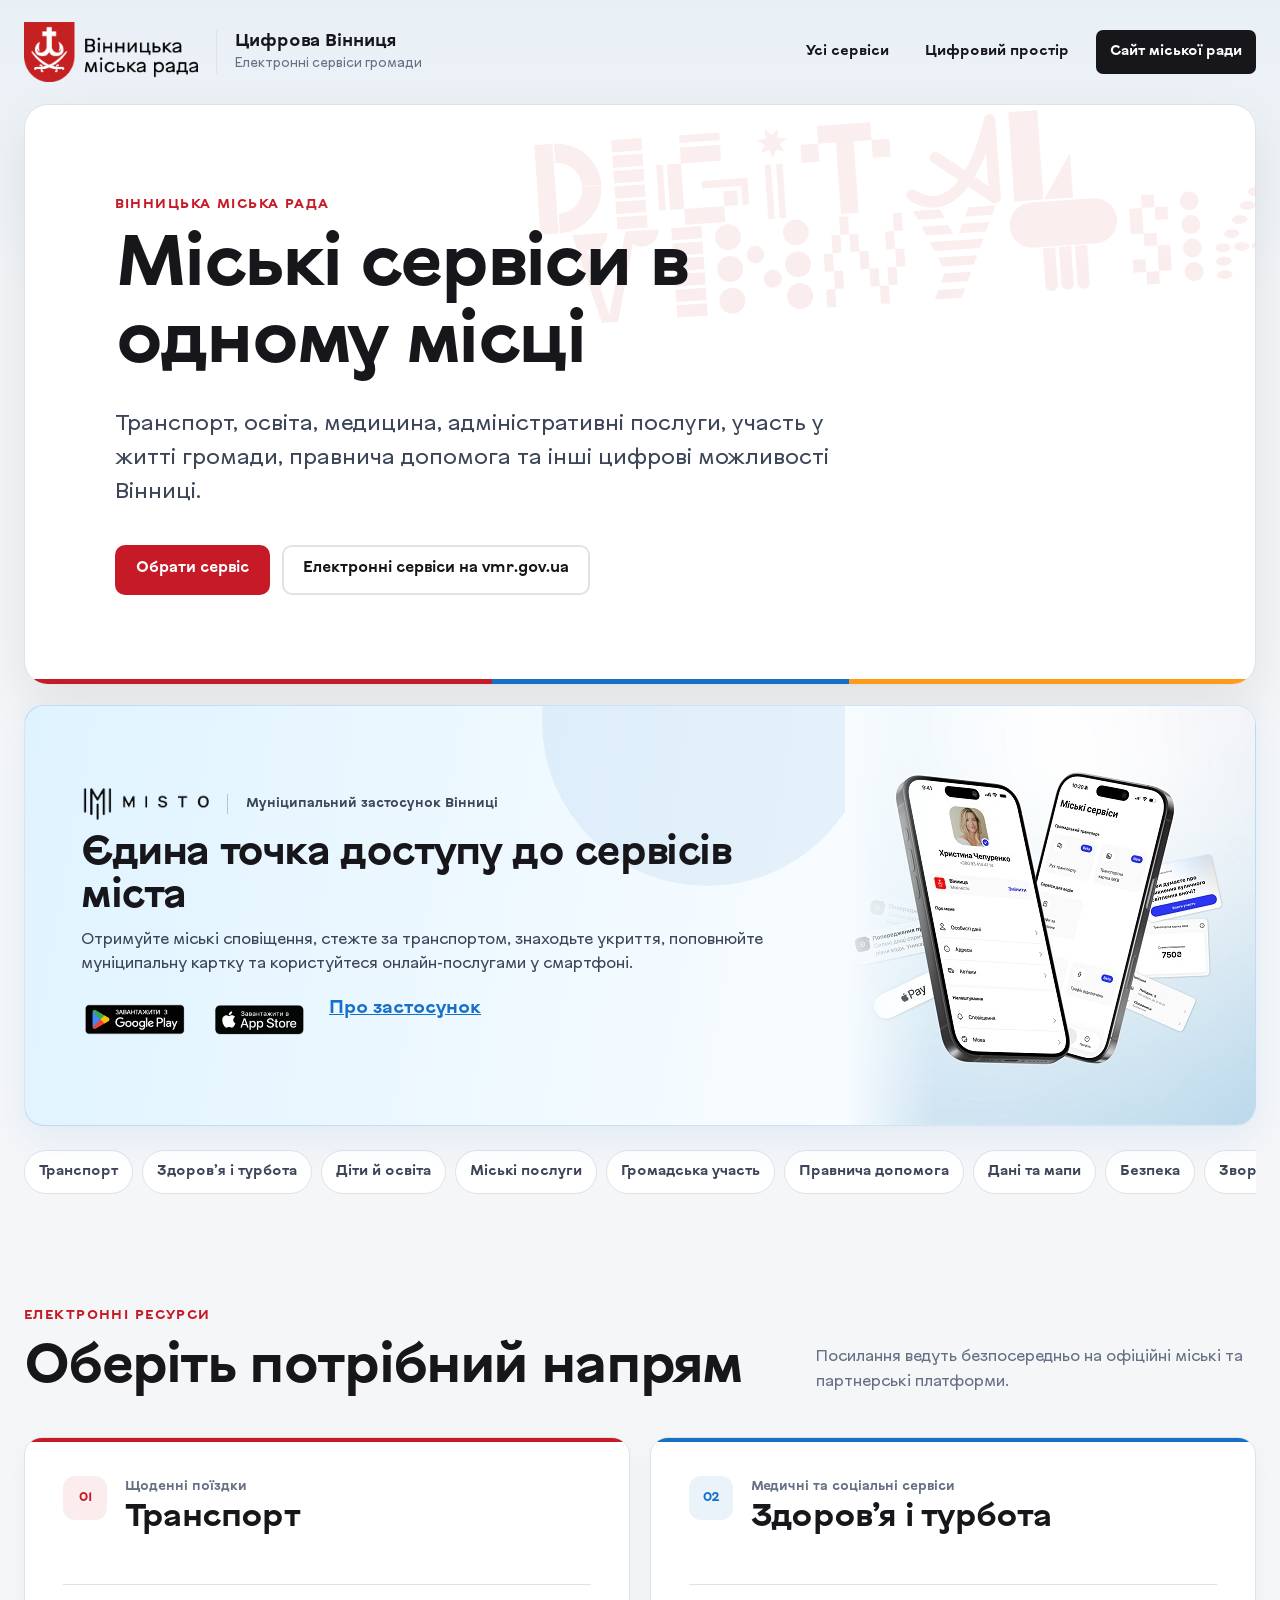
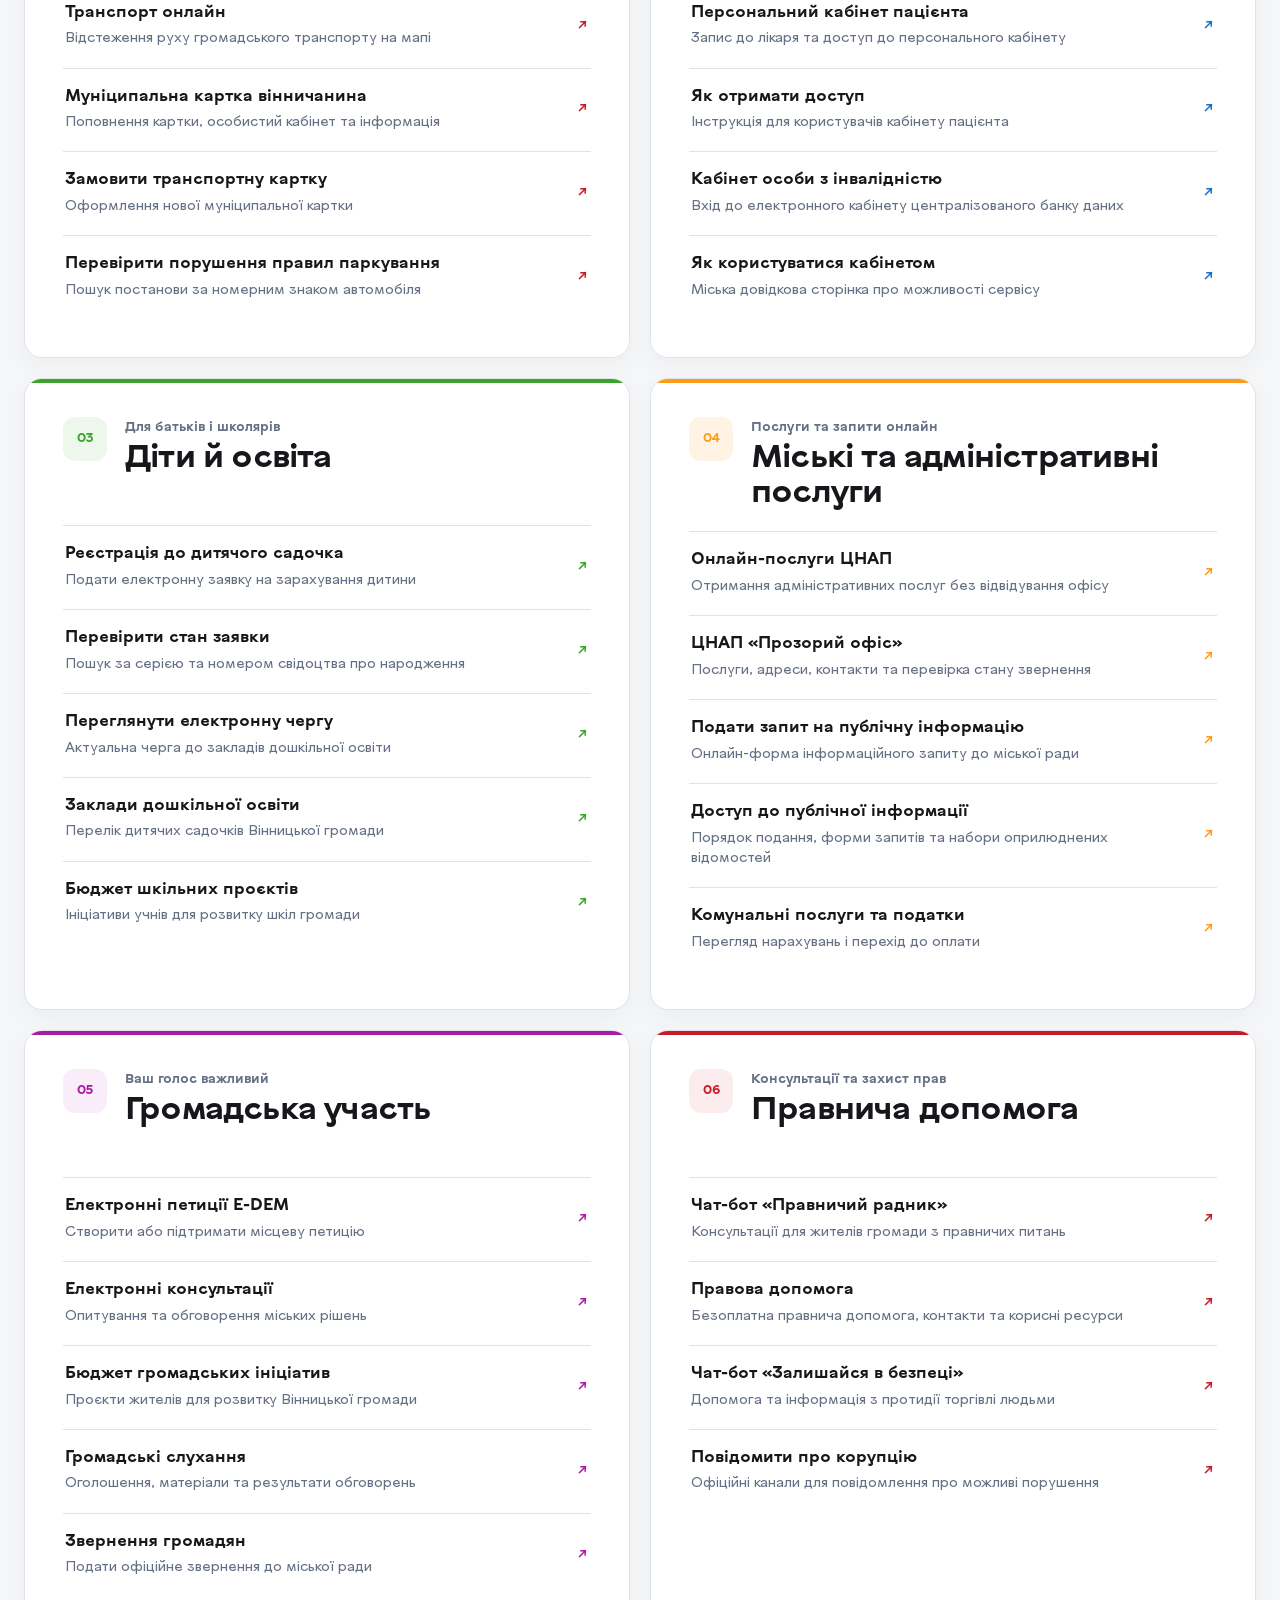
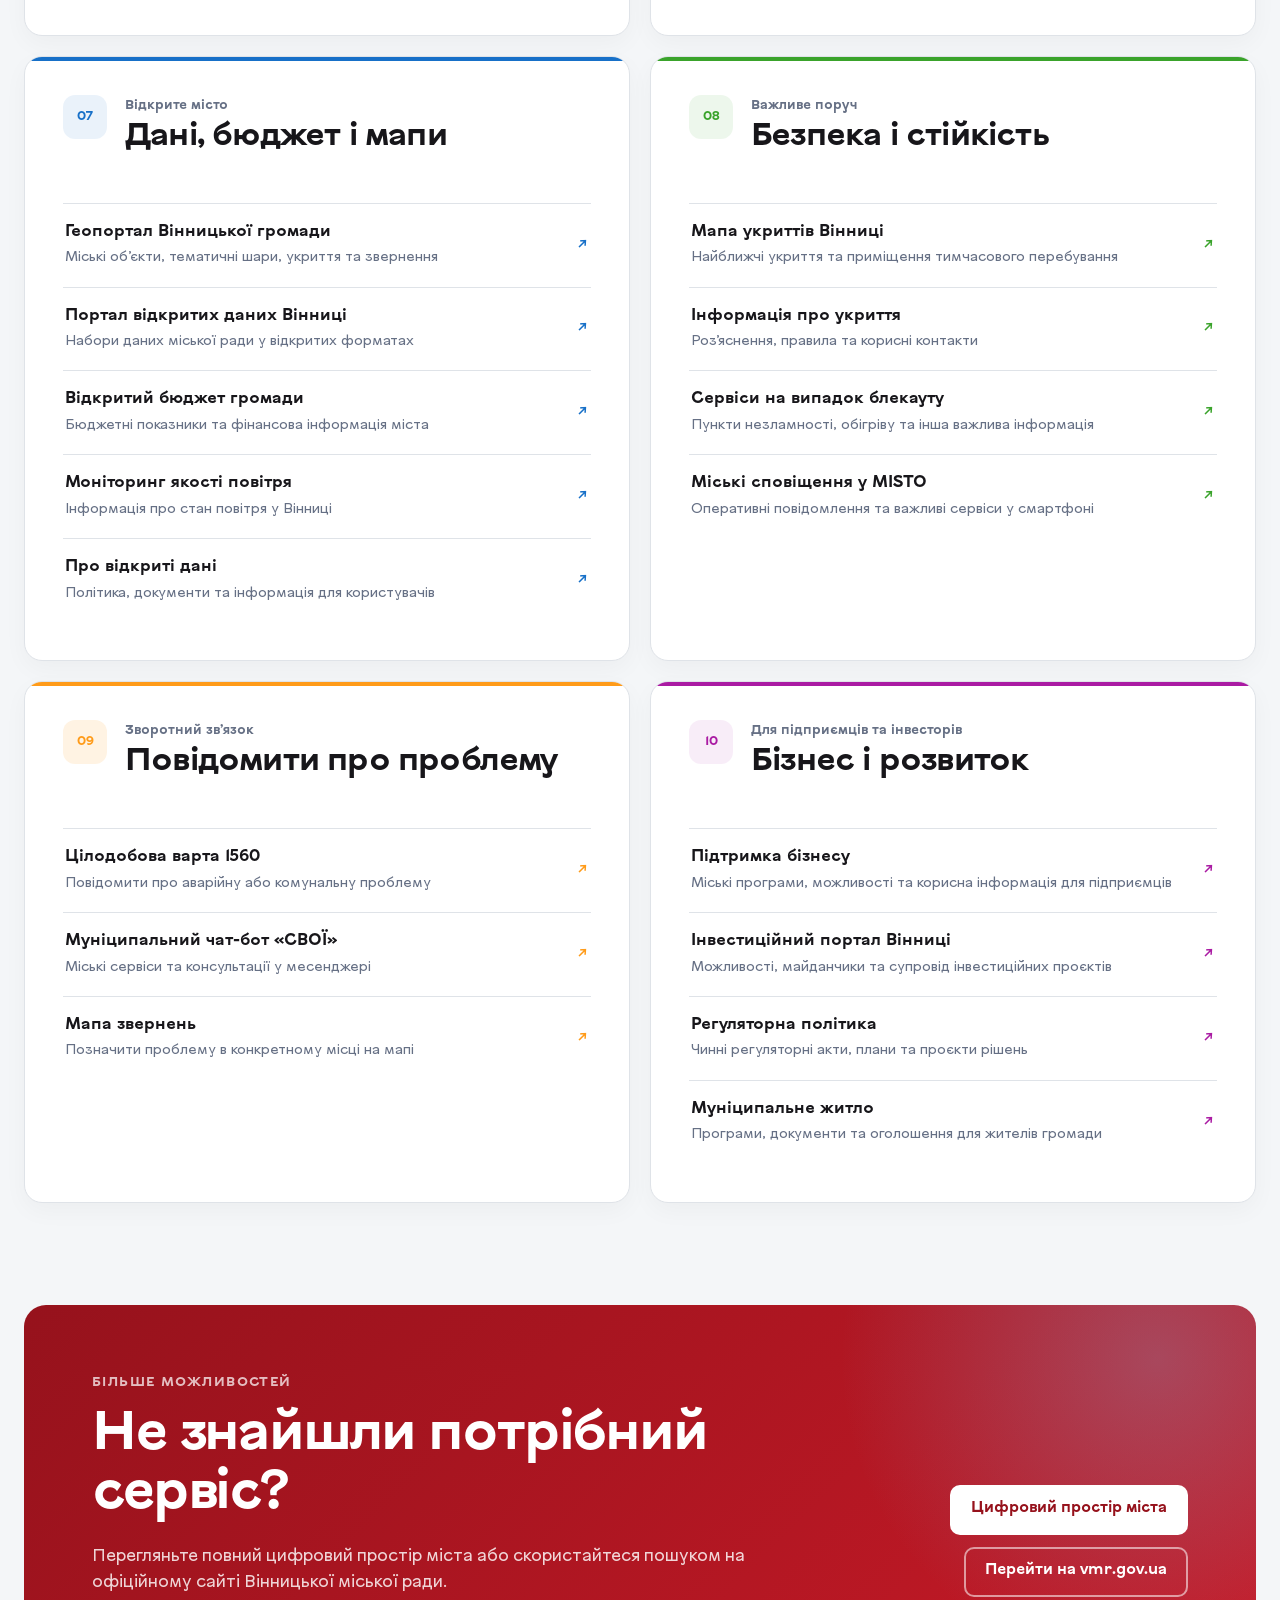
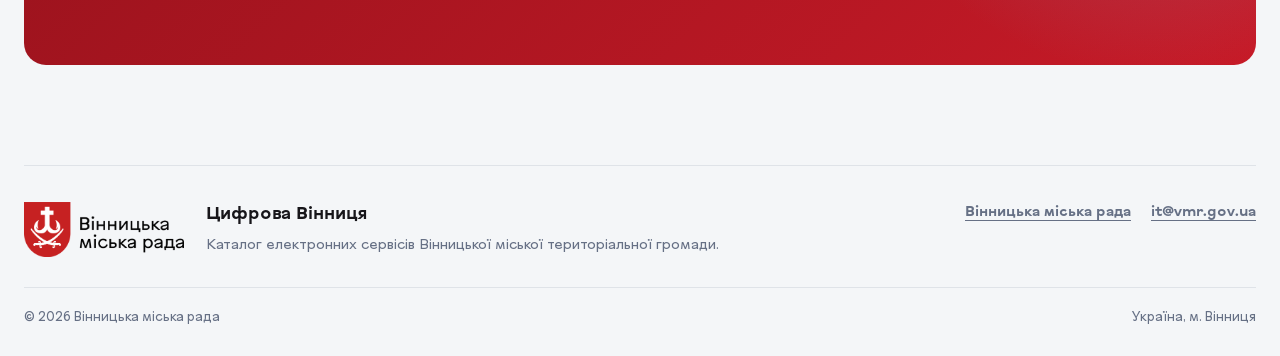
==== commit 1d64ad8d: "Update index.html" ====
--- a/index.html
+++ b/index.html
@@ -78,7 +78,8 @@
           <a class="store-button" href="https://apps.apple.com/ua/app/misto/id6738929703" aria-label="Завантажити MISTO в App Store">
             <img src="assets/brand/misto-app-store.png" alt="Завантажити з App Store" width="98" height="36">
           </a>
-          <a class="misto-details" href="https://www.vmr.gov.ua/u-vinnytsi-zapuskaiut-novu-platformu-miskykh-servisiv-zastosunok-misto">Про застосунок</a>
+		 <p><a class="misto-details" href="https://www.vmr.gov.ua/u-vinnytsi-zapuskaiut-novu-platformu-miskykh-servisiv-zastosunok-misto">Про застосунок</a></p>
+		  
         </div>
       </div>
       <div class="misto-visual">
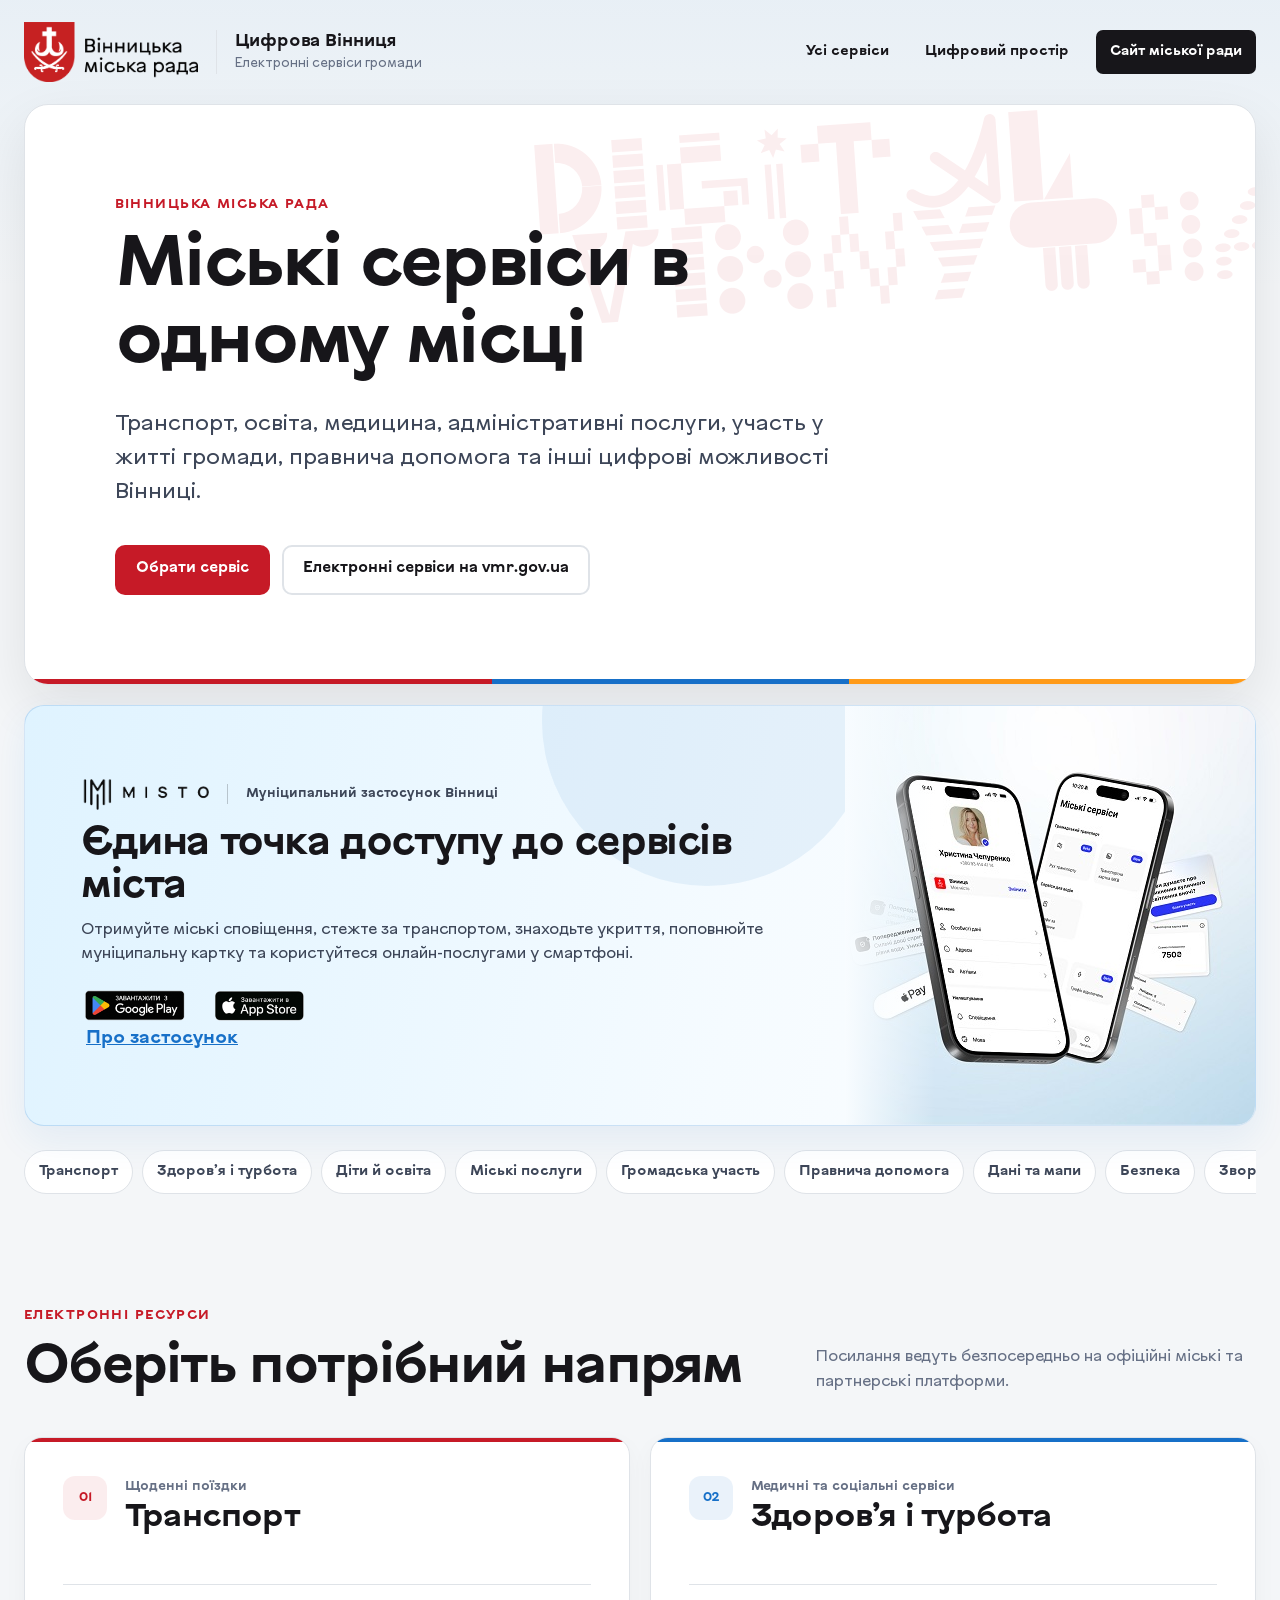
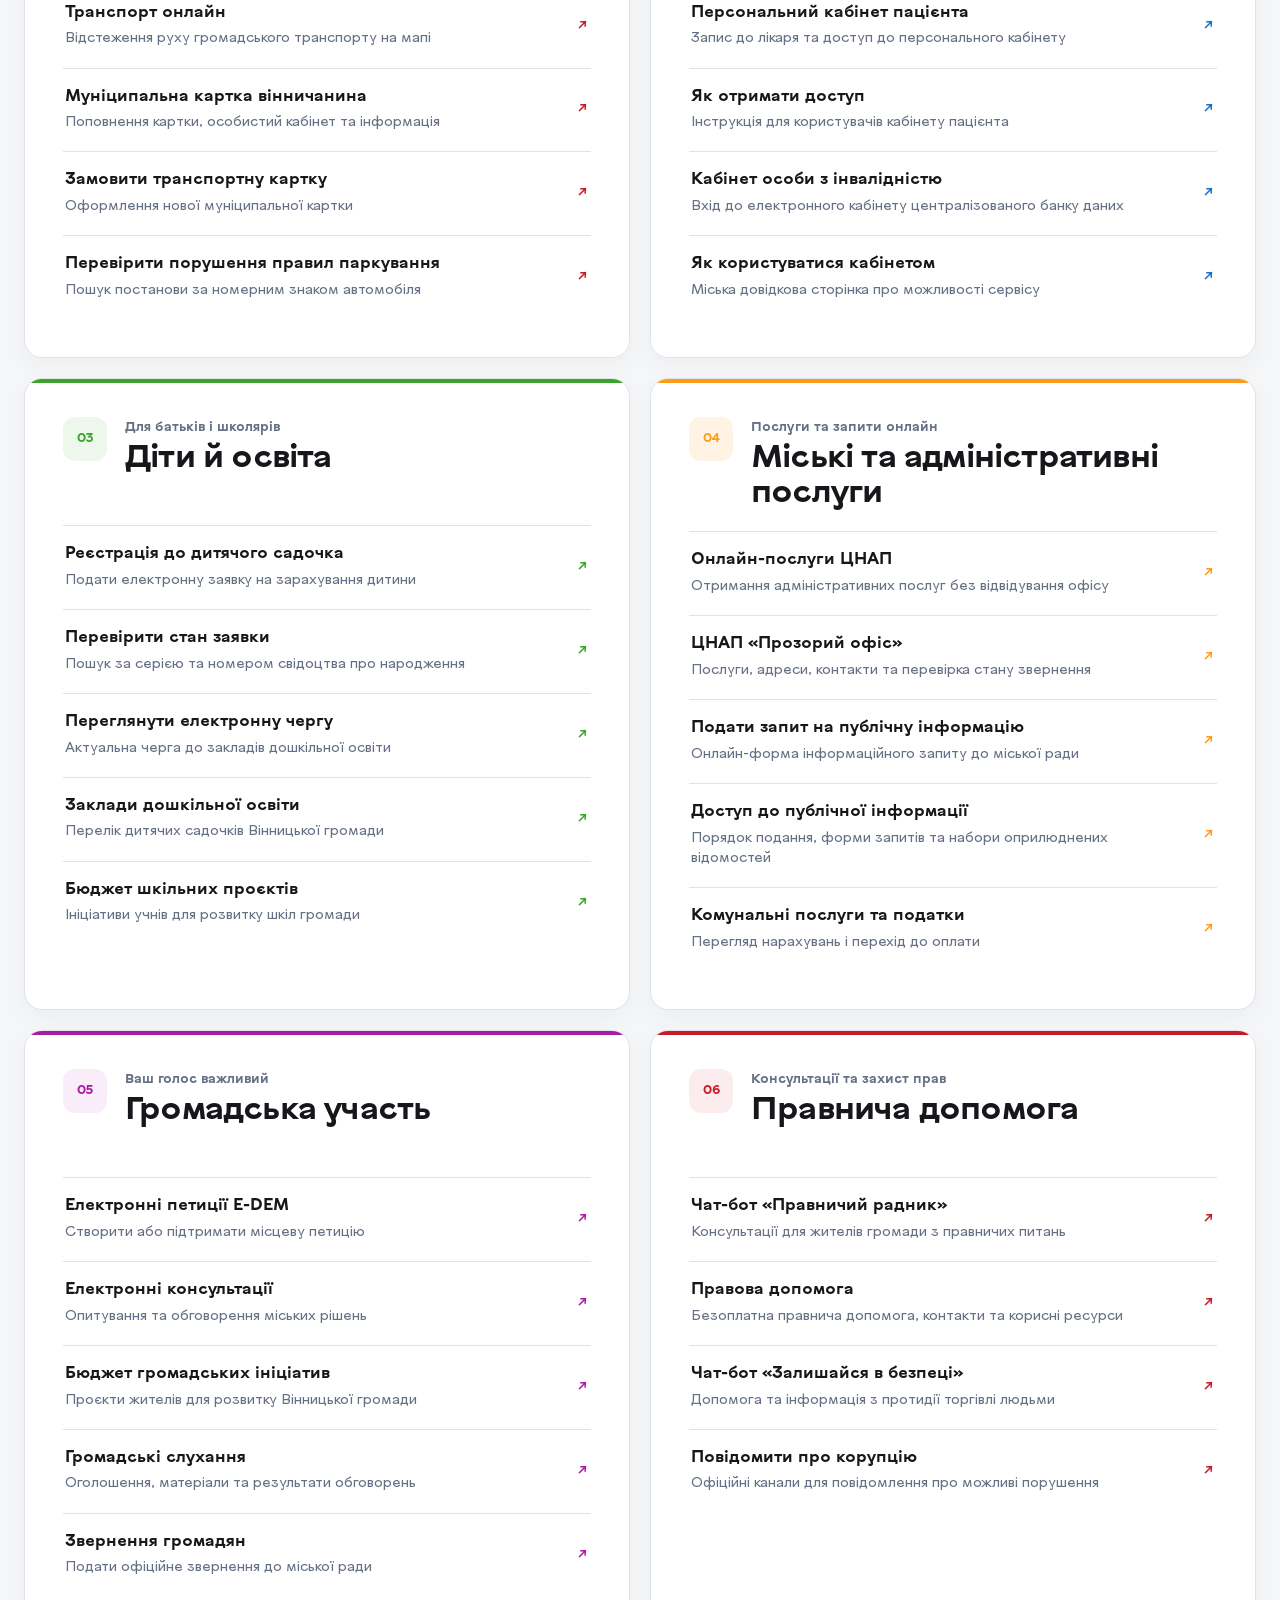
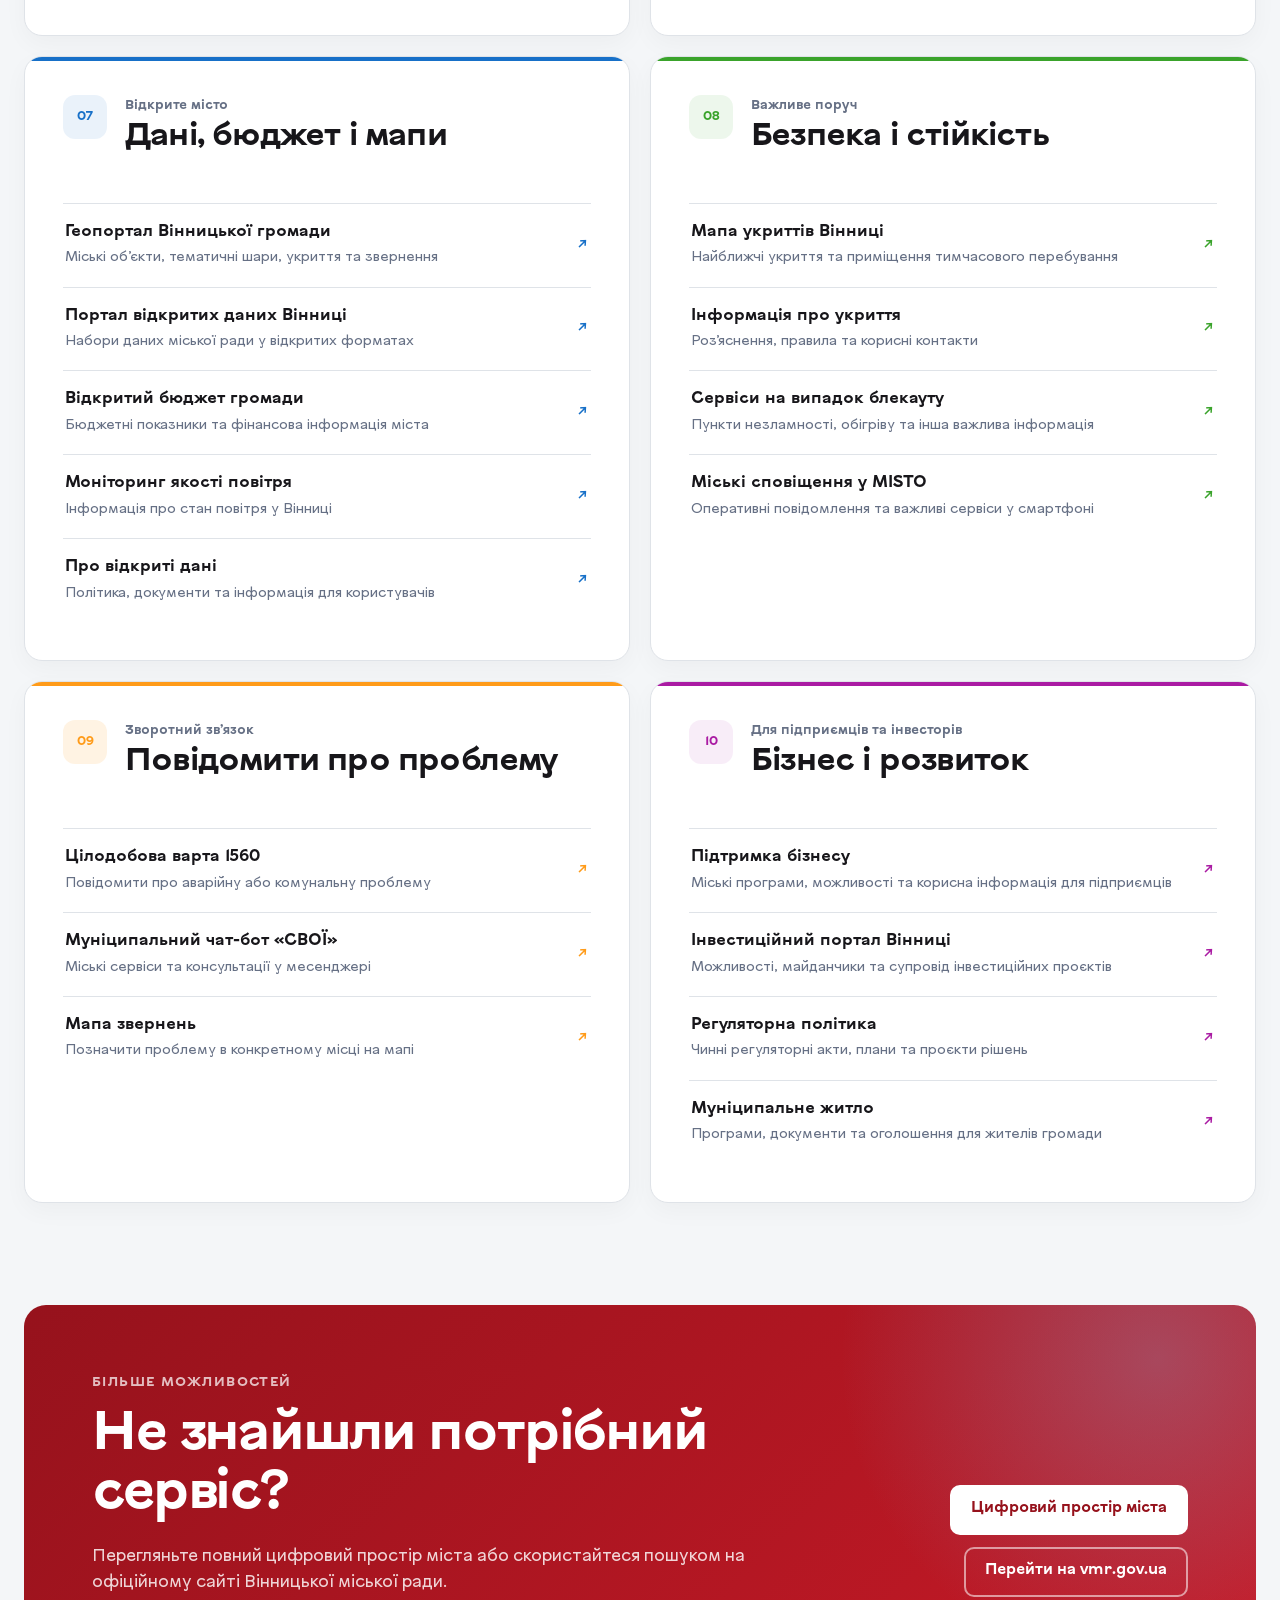
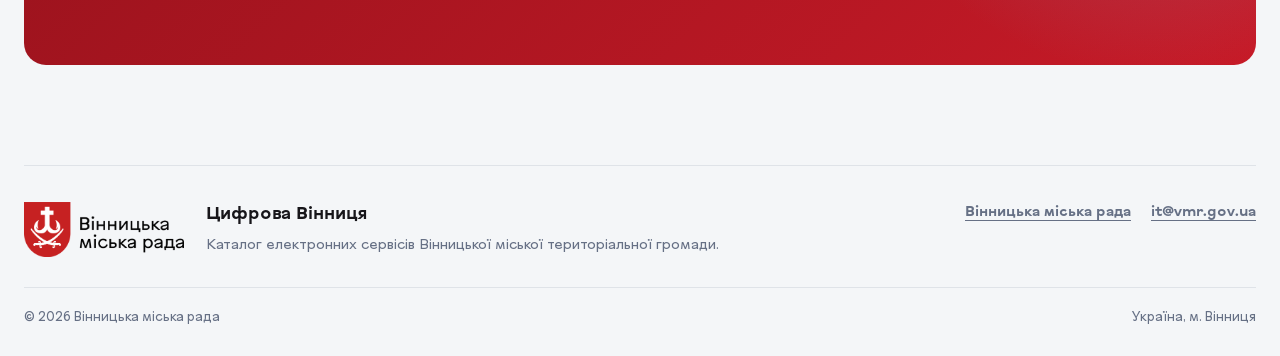
==== commit 3ee18442: "Update index.html" ====
--- a/index.html
+++ b/index.html
@@ -78,9 +78,8 @@
           <a class="store-button" href="https://apps.apple.com/ua/app/misto/id6738929703" aria-label="Завантажити MISTO в App Store">
             <img src="assets/brand/misto-app-store.png" alt="Завантажити з App Store" width="98" height="36">
           </a>
-		 <p><a class="misto-details" href="https://www.vmr.gov.ua/u-vinnytsi-zapuskaiut-novu-platformu-miskykh-servisiv-zastosunok-misto">Про застосунок</a></p>
-		  
         </div>
+		<div><a class="misto-details" href="https://www.vmr.gov.ua/u-vinnytsi-zapuskaiut-novu-platformu-miskykh-servisiv-zastosunok-misto">Про застосунок</a></div>
       </div>
       <div class="misto-visual">
         <img src="assets/brand/misto-phones.png" alt="Екрани муніципального застосунку MISTO" width="410" height="419">
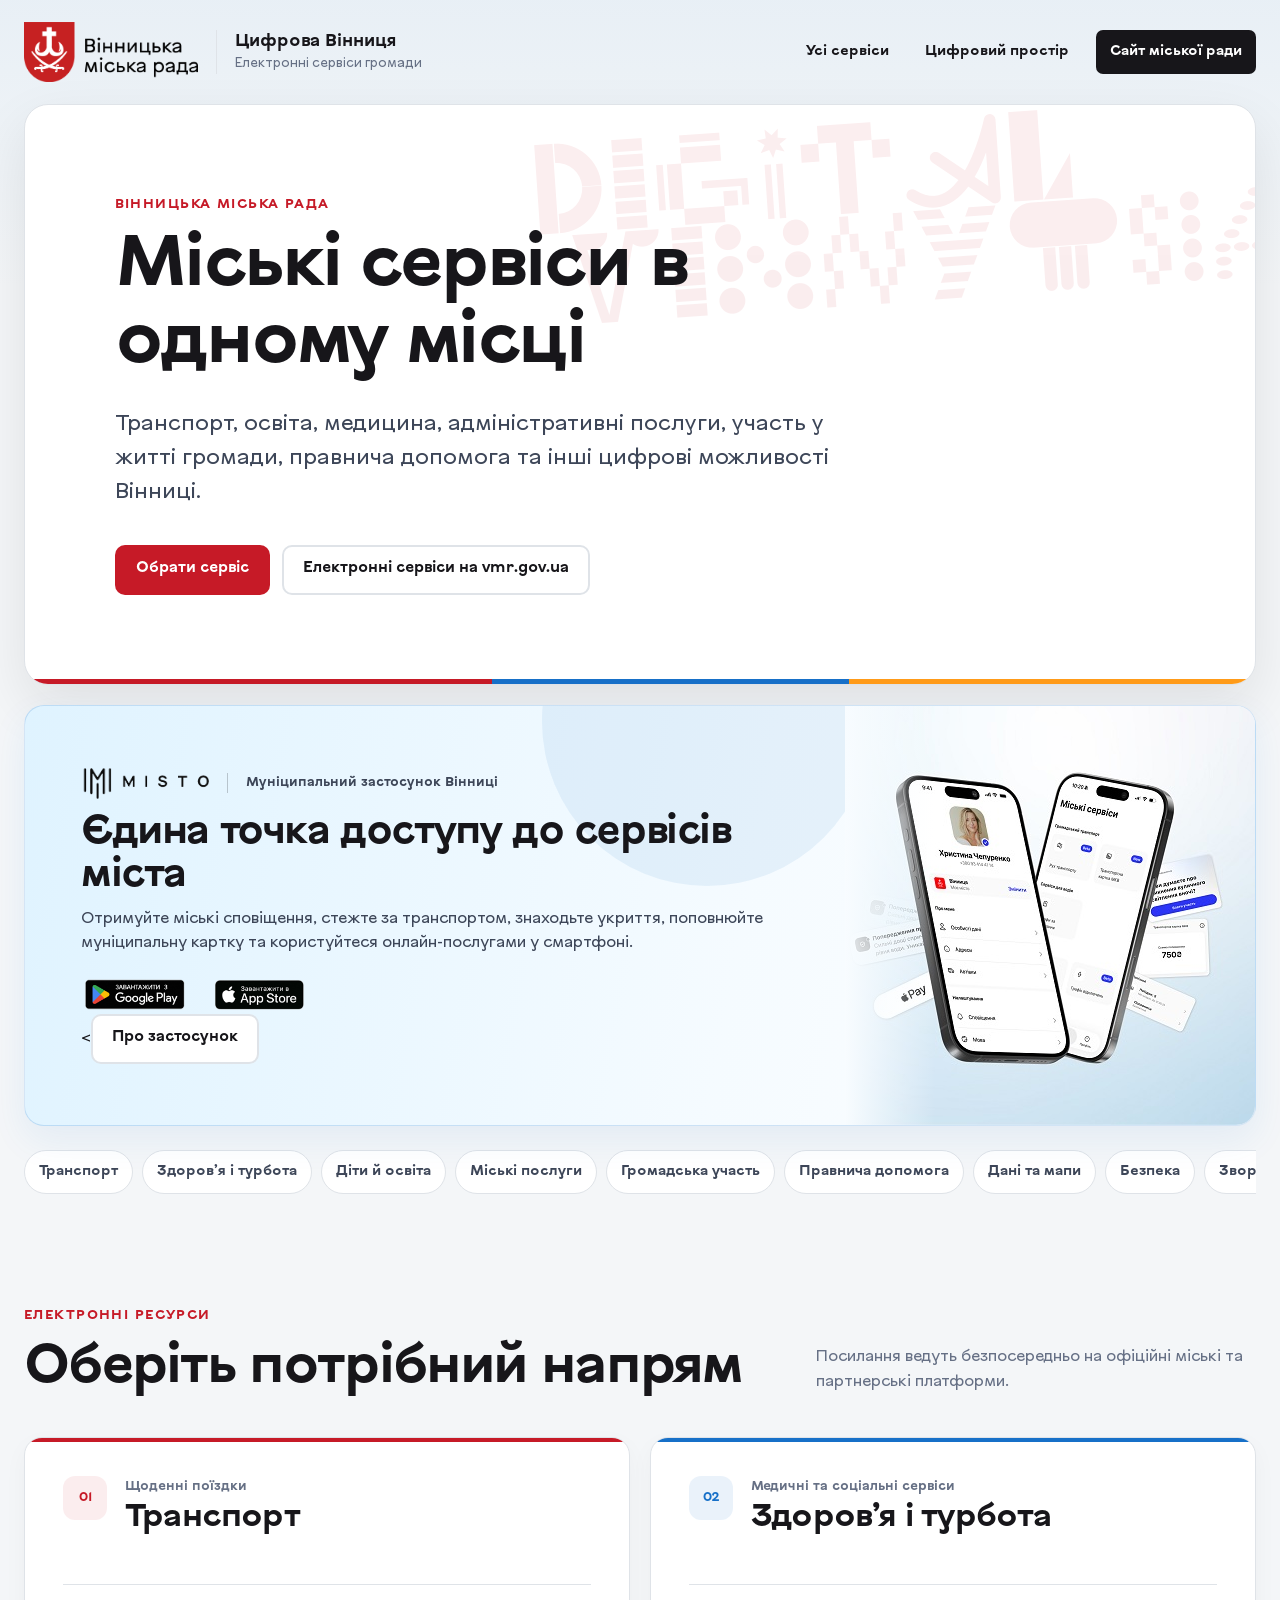
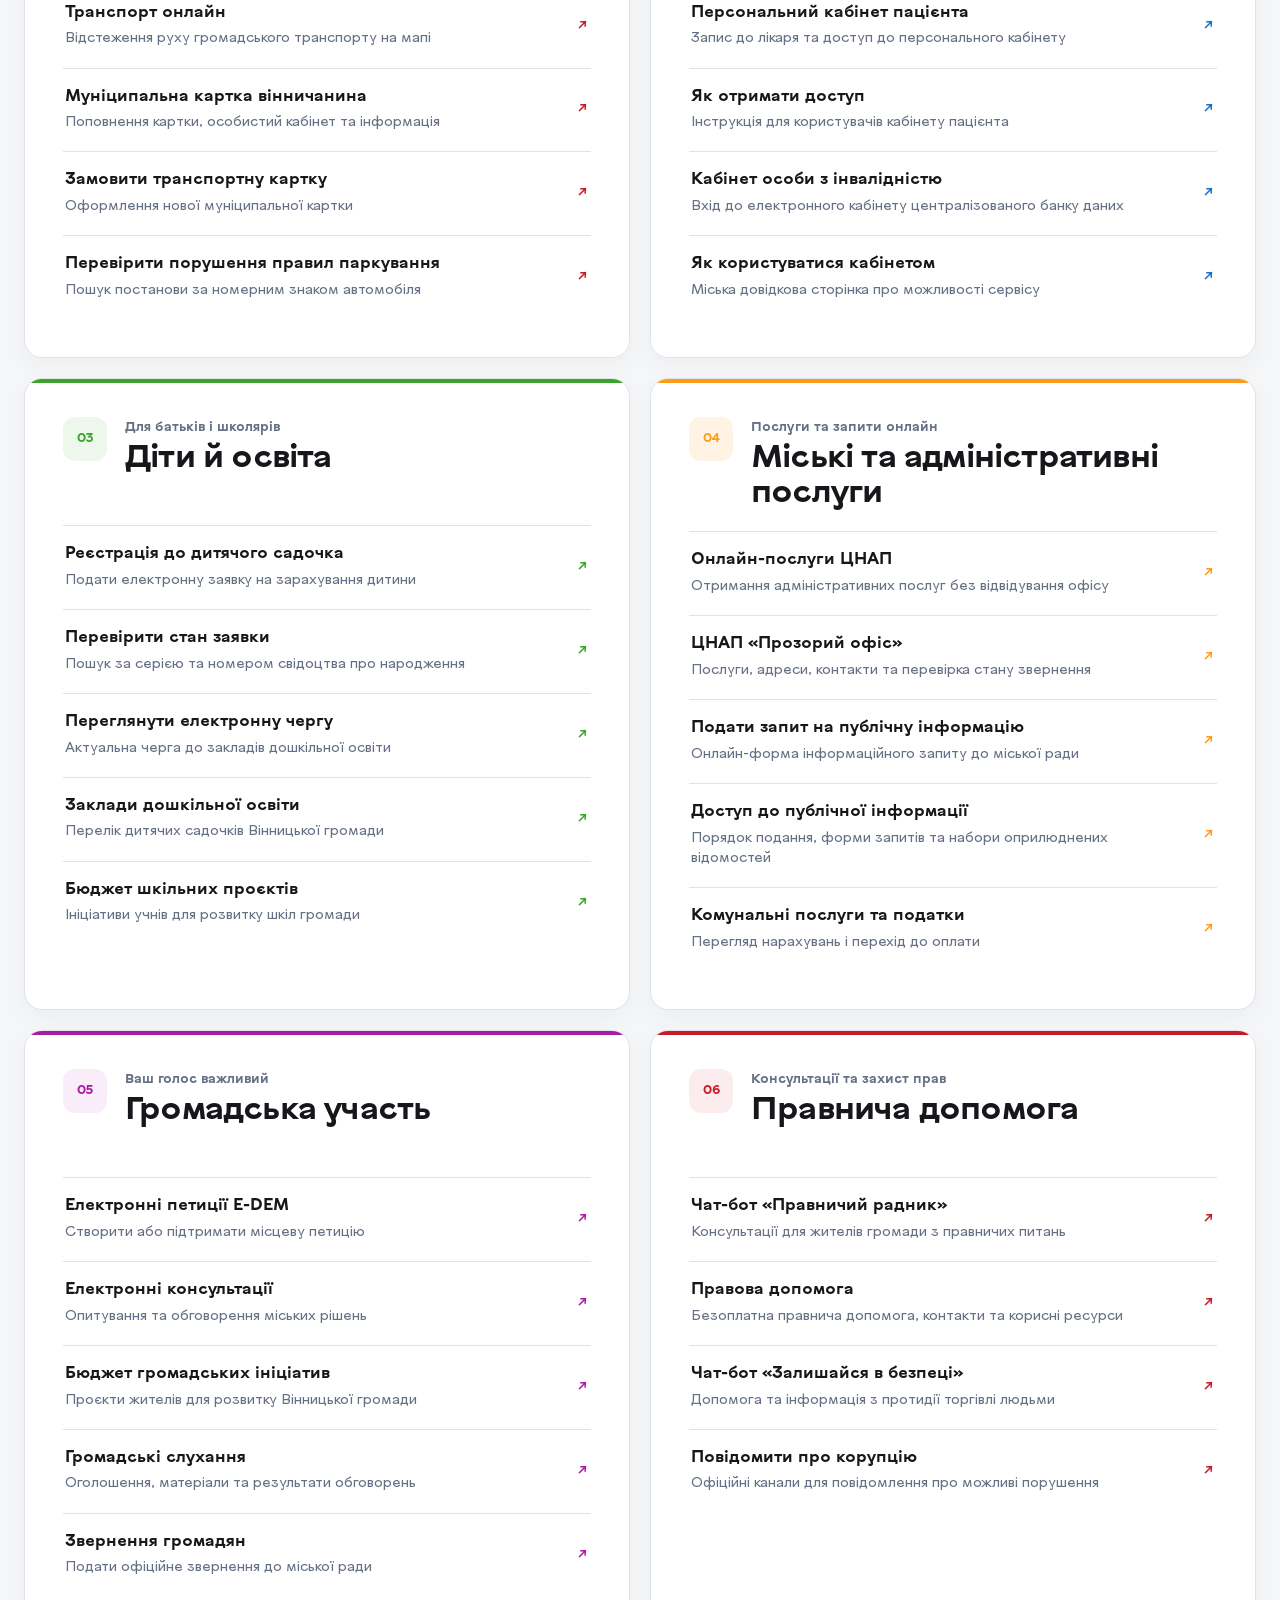
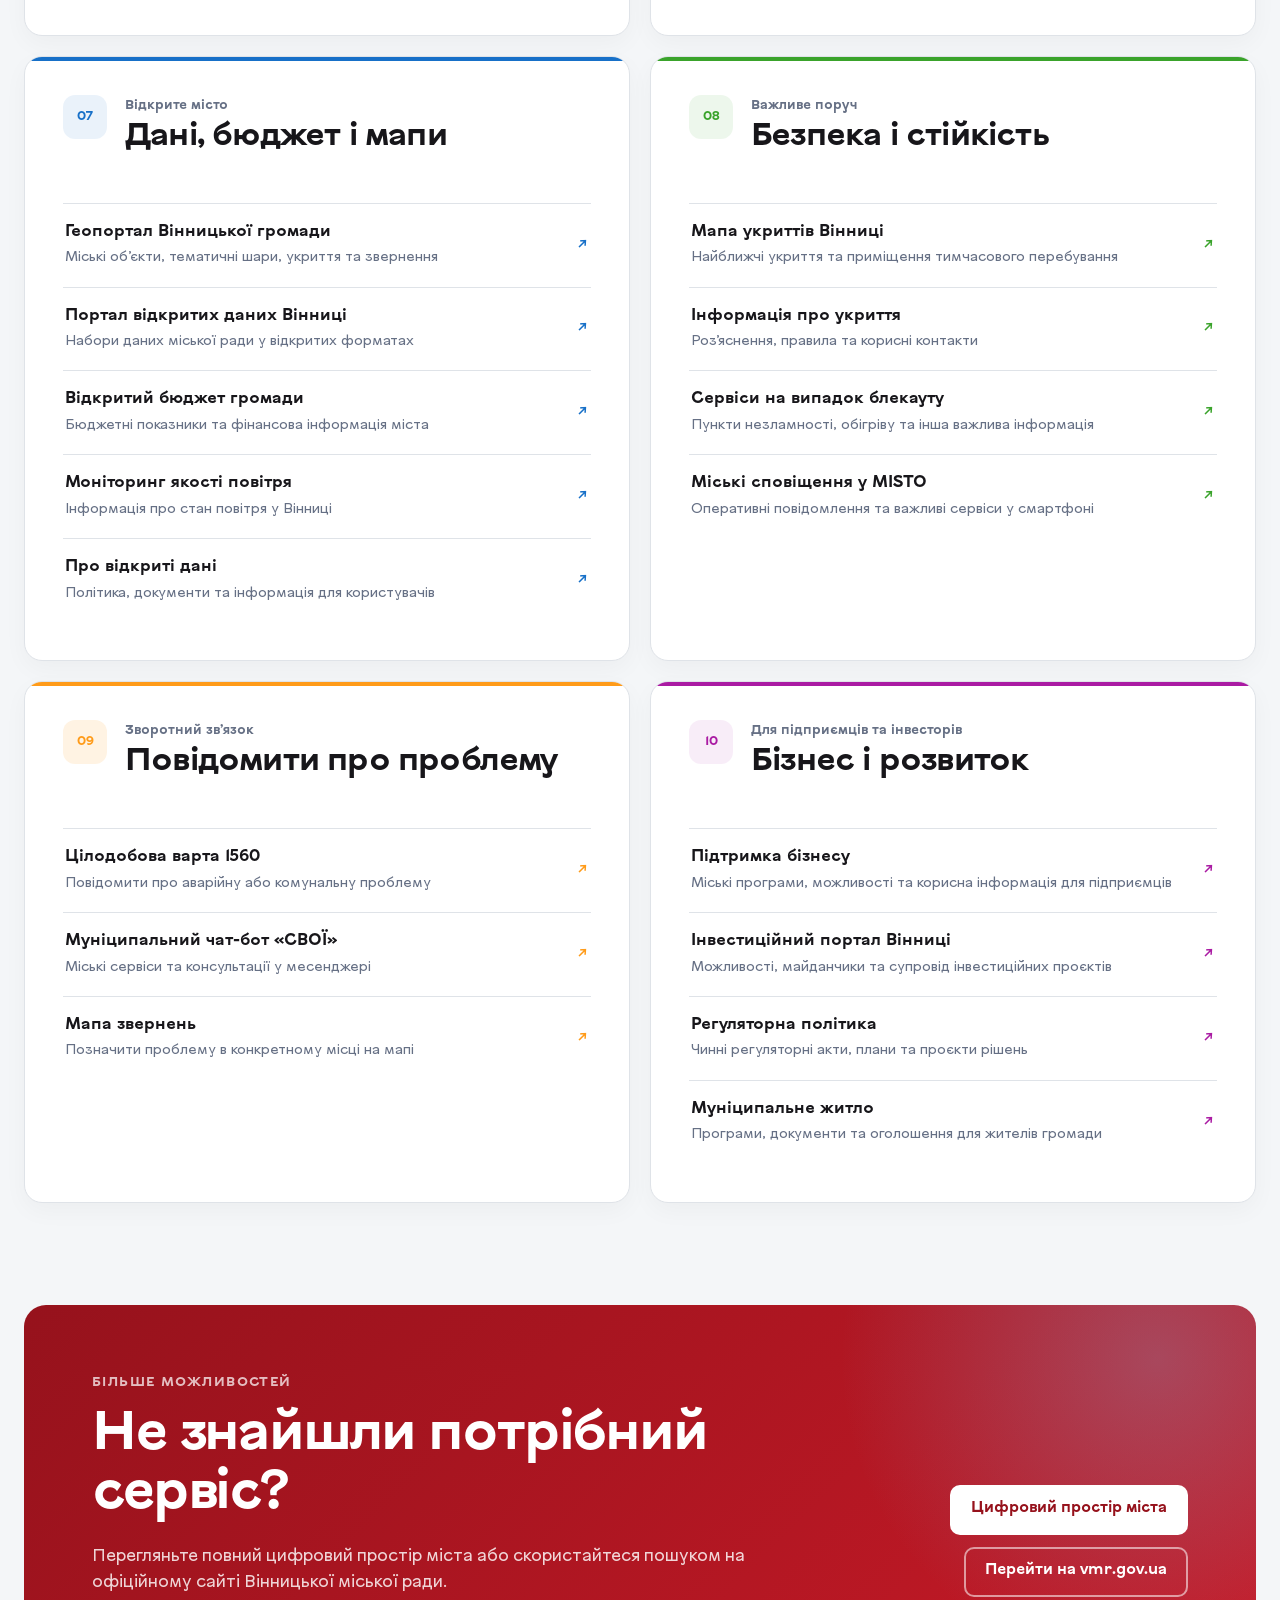
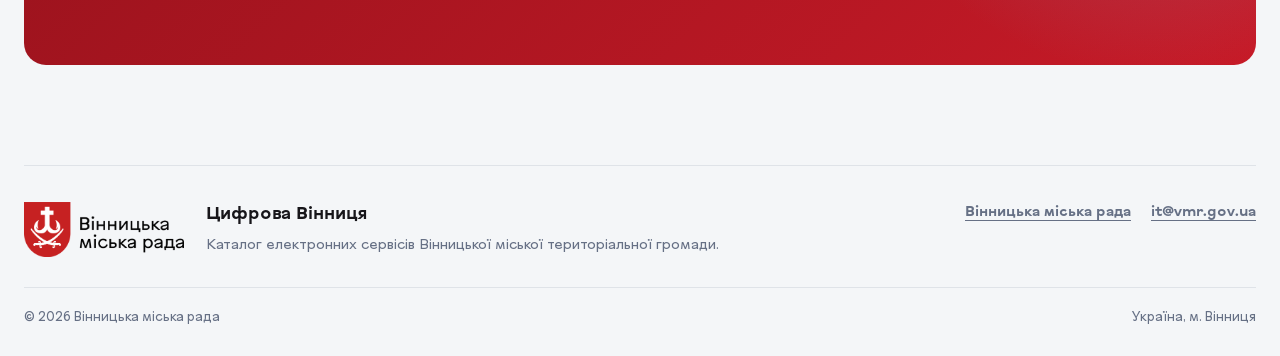
==== commit bd2a4772: "Update index.html" ====
--- a/index.html
+++ b/index.html
@@ -79,7 +79,7 @@
             <img src="assets/brand/misto-app-store.png" alt="Завантажити з App Store" width="98" height="36">
           </a>
         </div>
-		<div><a class="misto-details" href="https://www.vmr.gov.ua/u-vinnytsi-zapuskaiut-novu-platformu-miskykh-servisiv-zastosunok-misto">Про застосунок</a></div>
+		<div><<a class="button button-secondary" href="https://www.vmr.gov.ua/u-vinnytsi-zapuskaiut-novu-platformu-miskykh-servisiv-zastosunok-misto">Про застосунок</a></div>
       </div>
       <div class="misto-visual">
         <img src="assets/brand/misto-phones.png" alt="Екрани муніципального застосунку MISTO" width="410" height="419">
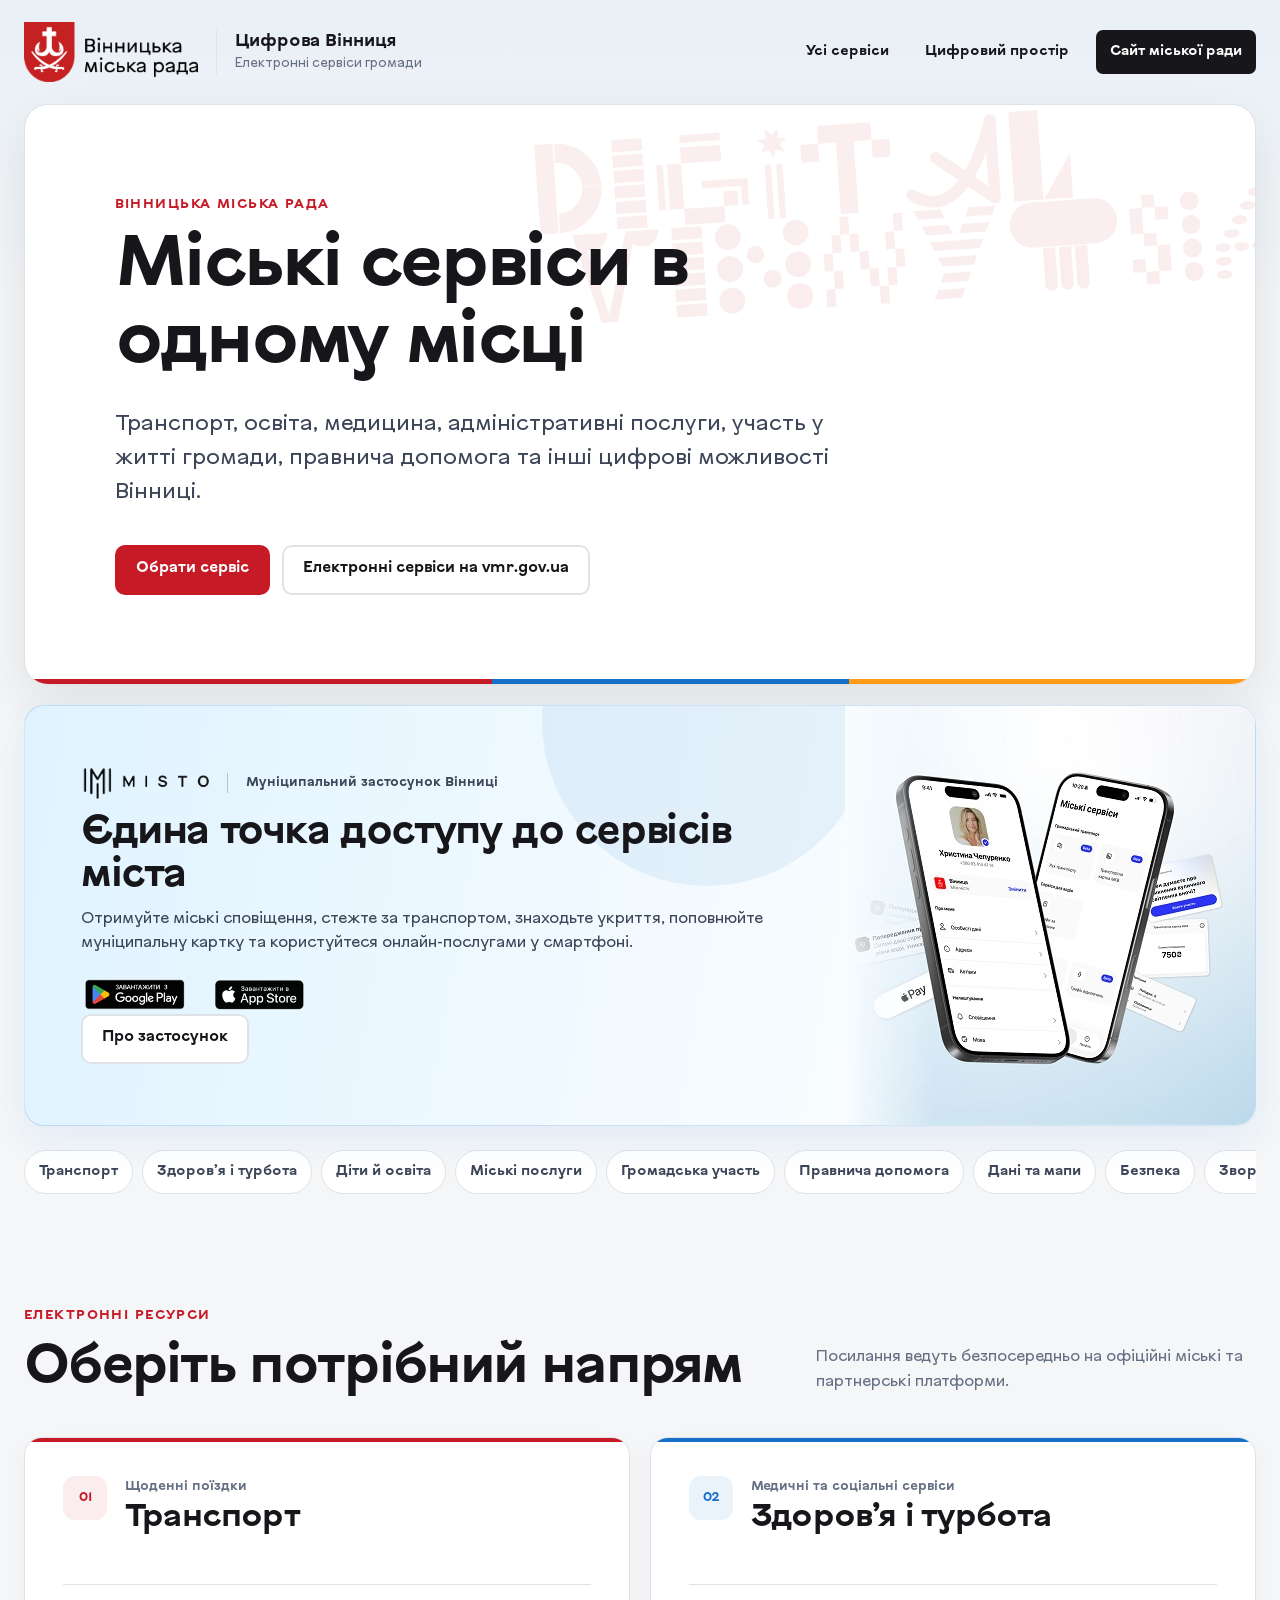
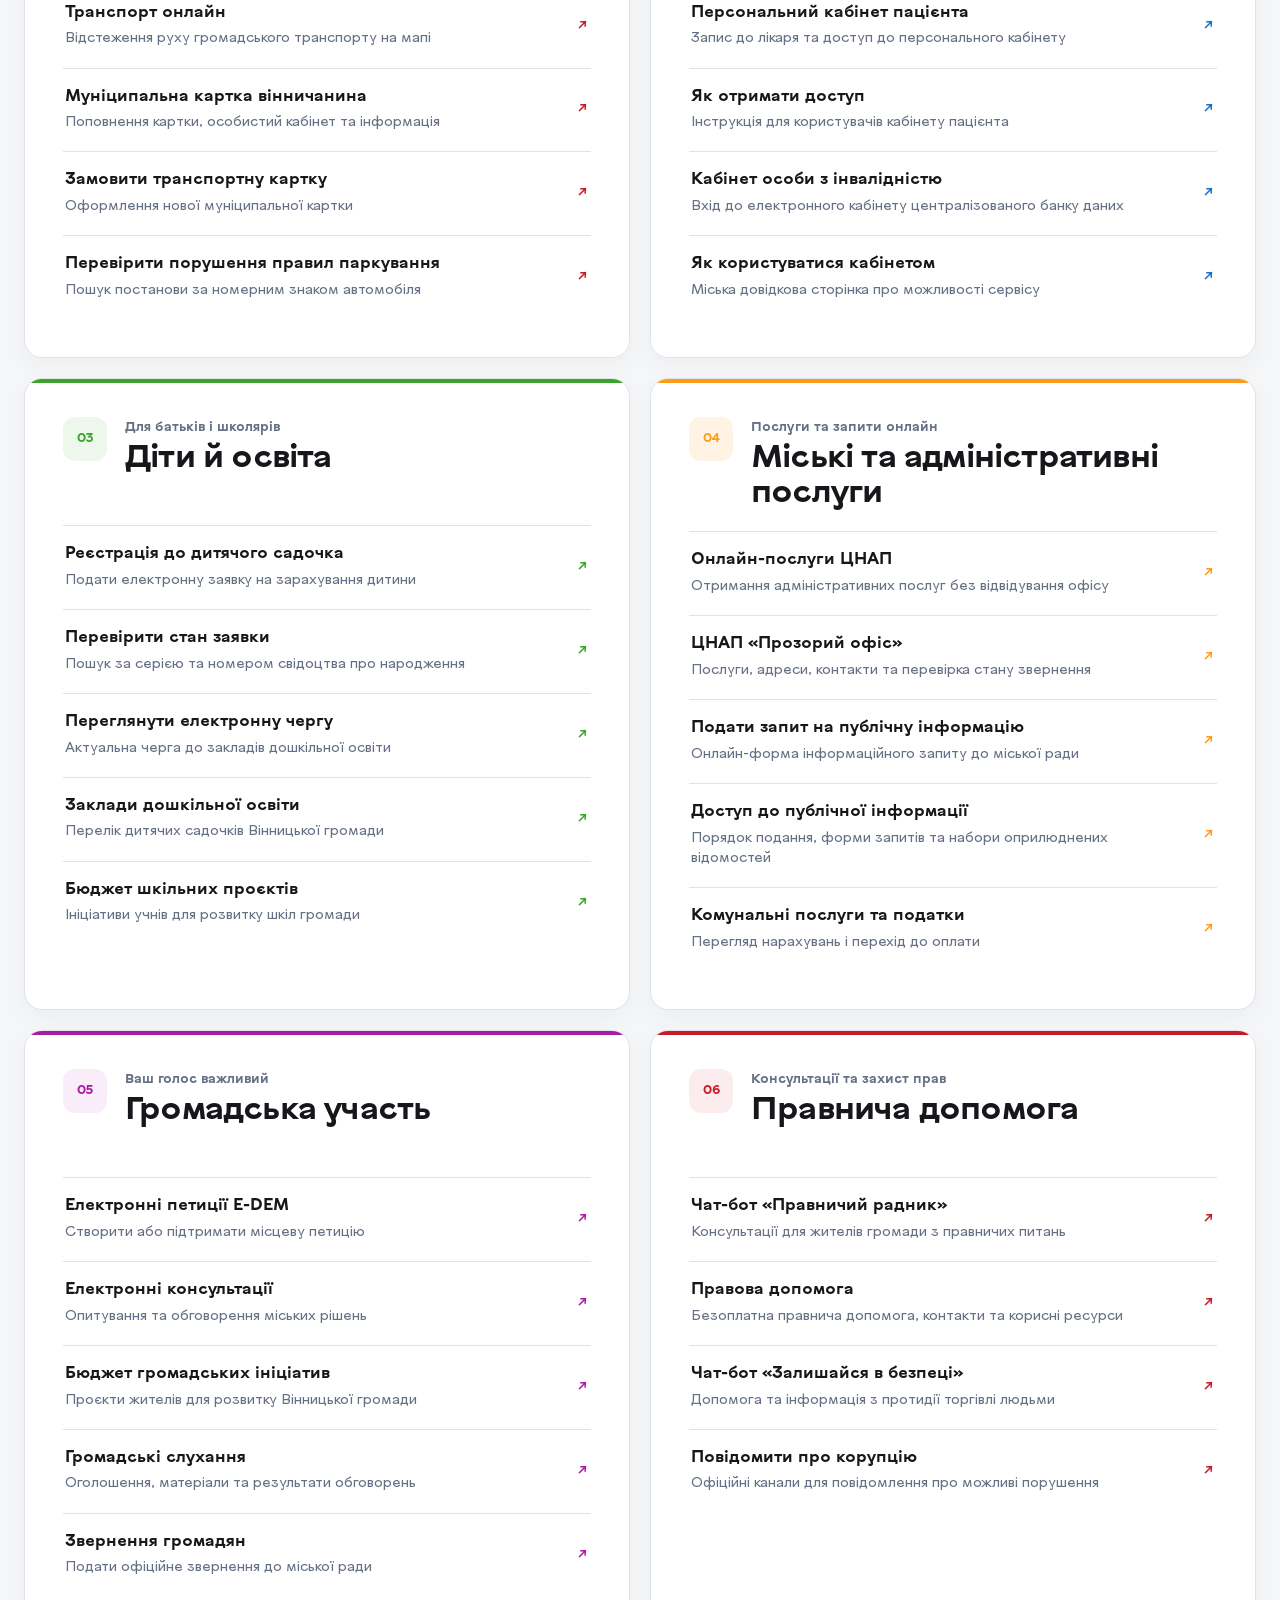
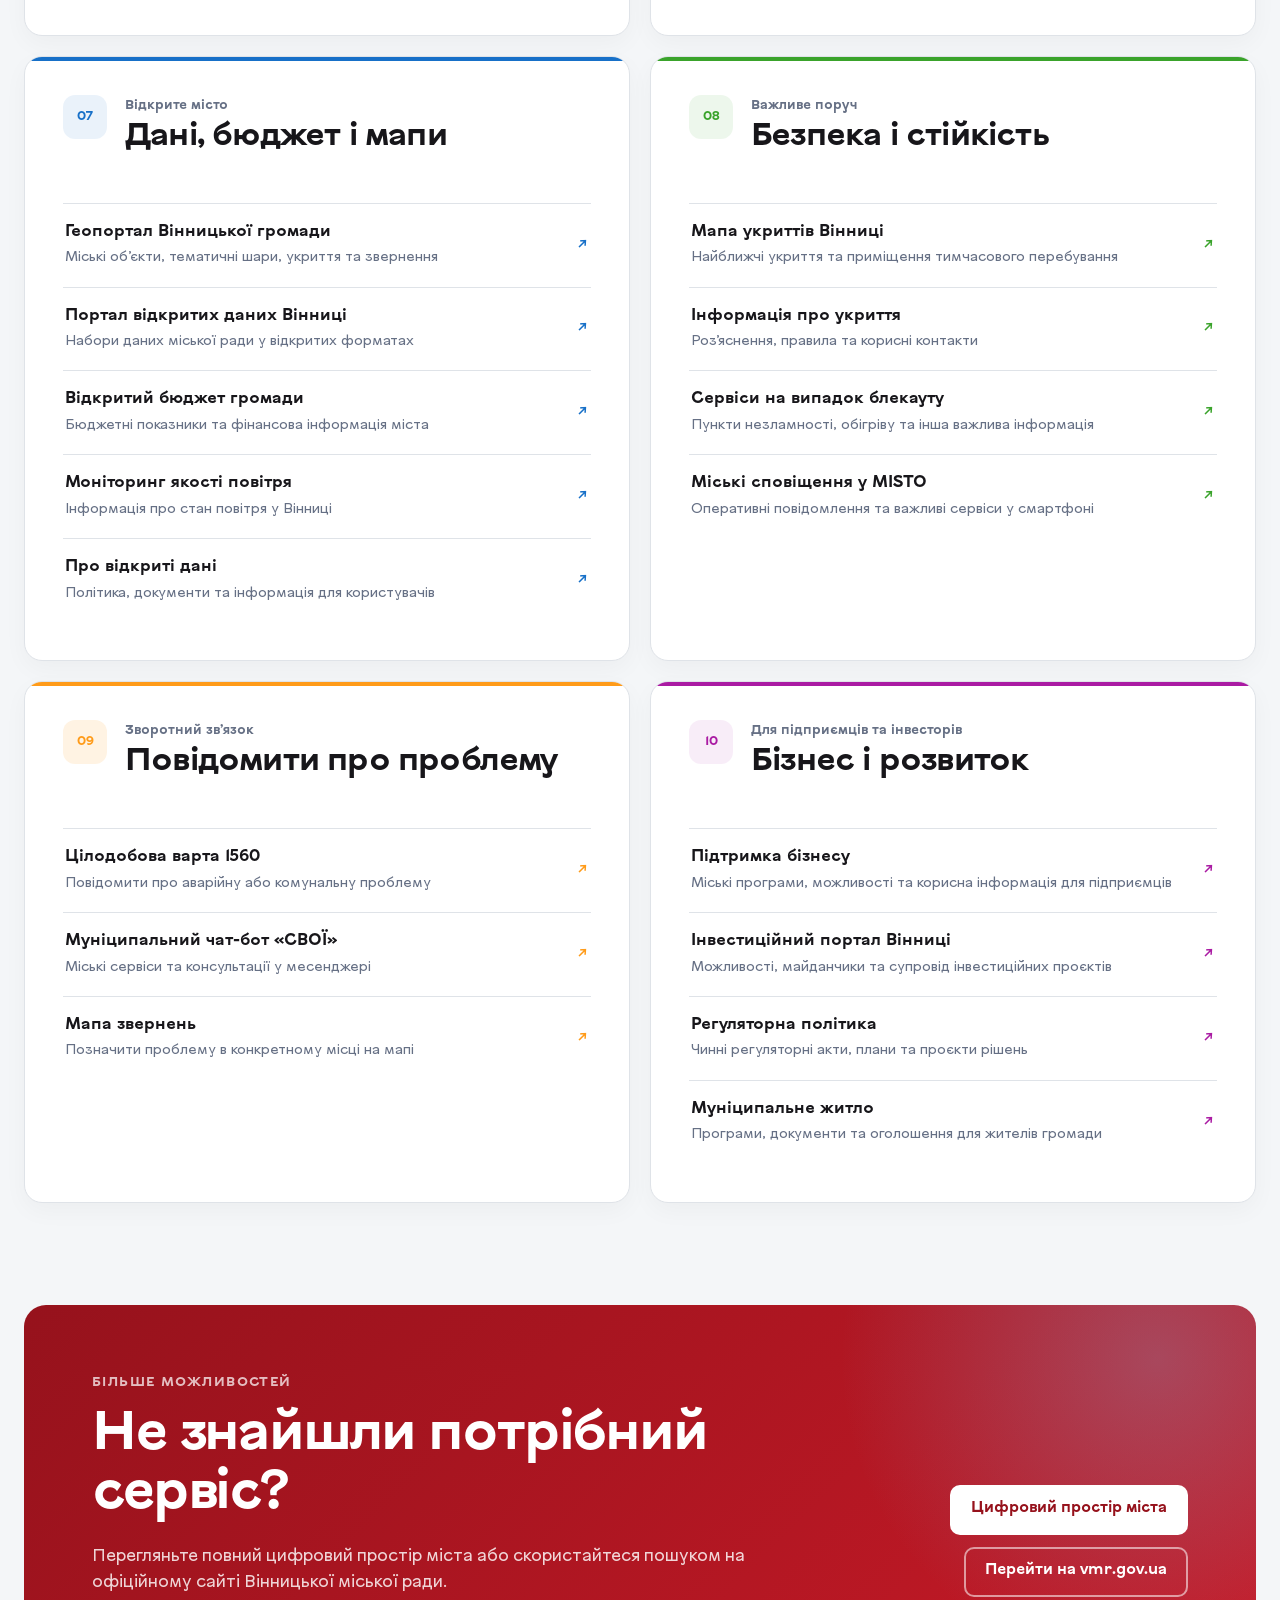
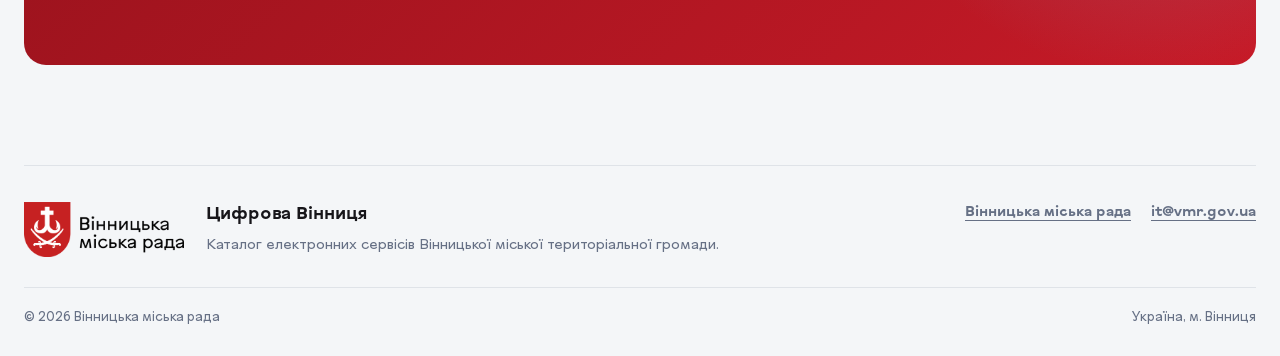
==== commit 730b8512: "Update index.html" ====
--- a/index.html
+++ b/index.html
@@ -79,7 +79,7 @@
             <img src="assets/brand/misto-app-store.png" alt="Завантажити з App Store" width="98" height="36">
           </a>
         </div>
-		<div><<a class="button button-secondary" href="https://www.vmr.gov.ua/u-vinnytsi-zapuskaiut-novu-platformu-miskykh-servisiv-zastosunok-misto">Про застосунок</a></div>
+		<div><a class="button button-secondary" href="https://www.vmr.gov.ua/u-vinnytsi-zapuskaiut-novu-platformu-miskykh-servisiv-zastosunok-misto">Про застосунок</a></div>
       </div>
       <div class="misto-visual">
         <img src="assets/brand/misto-phones.png" alt="Екрани муніципального застосунку MISTO" width="410" height="419">
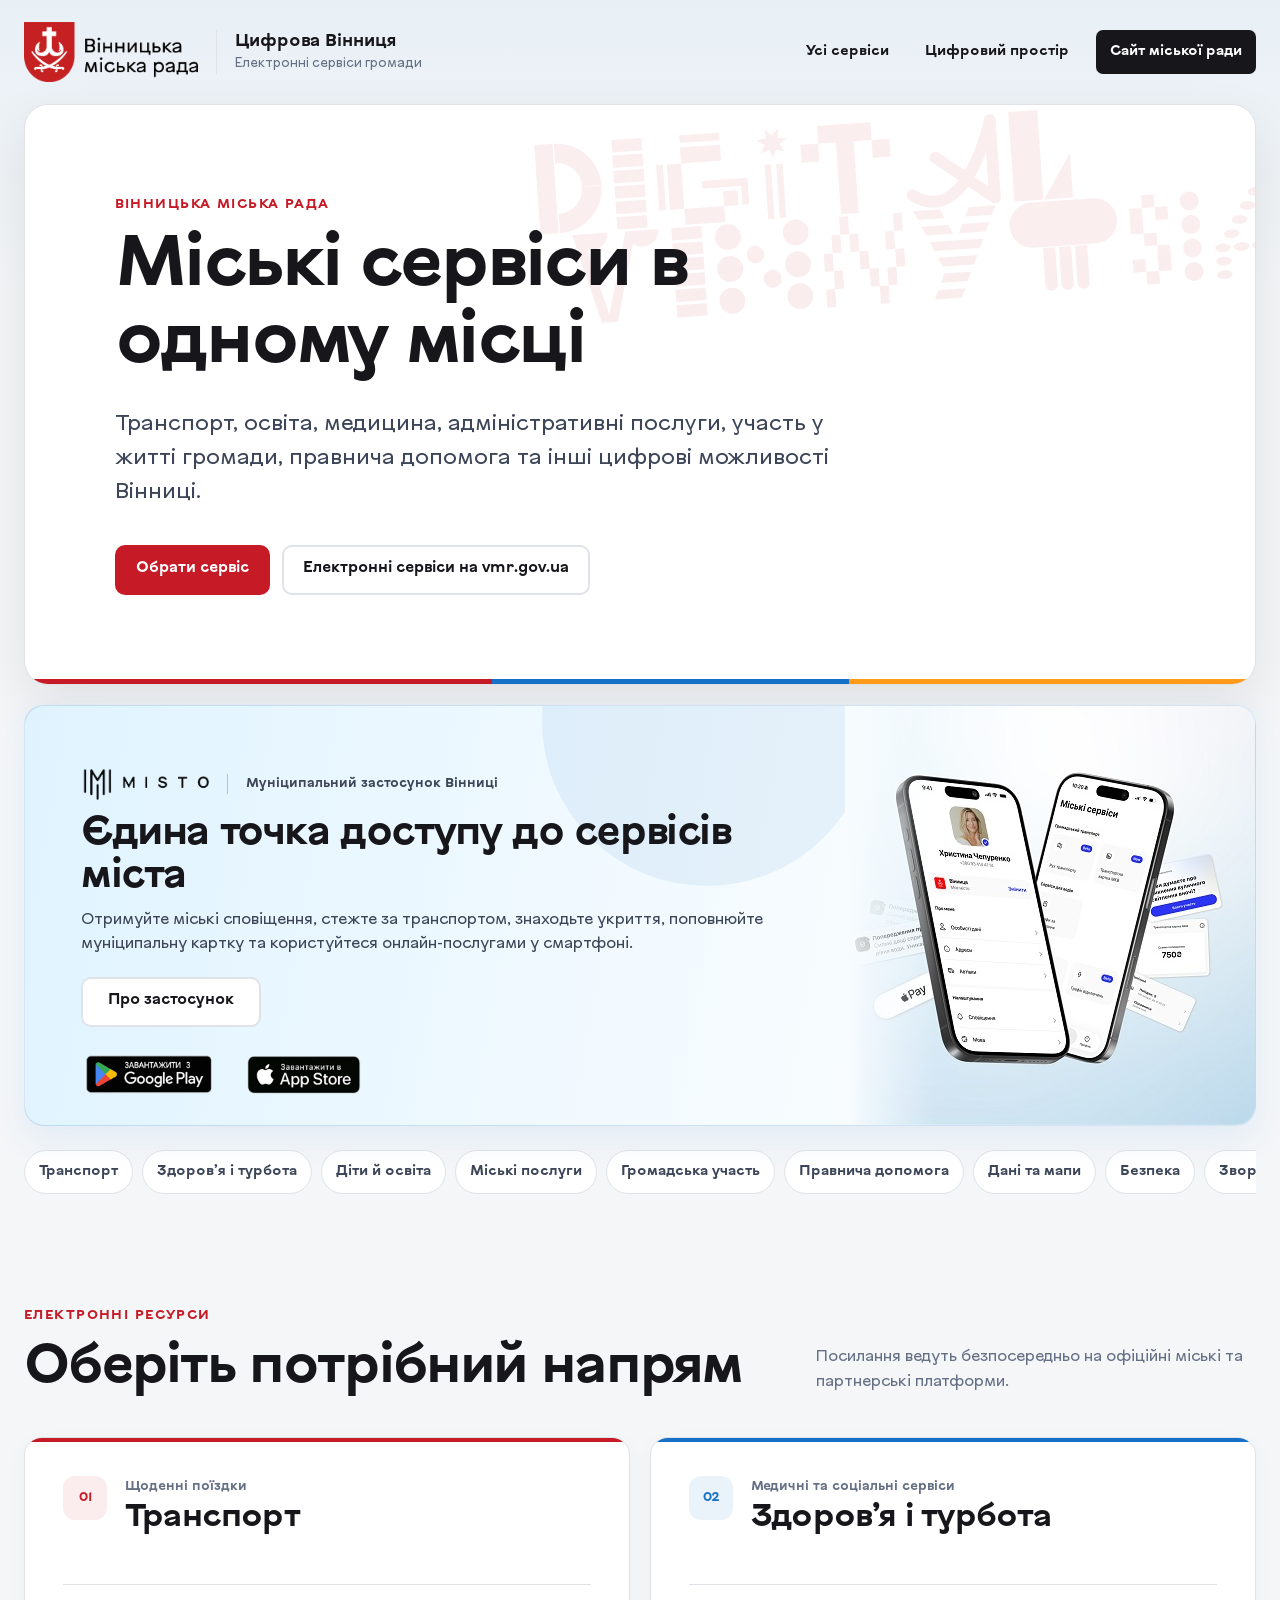
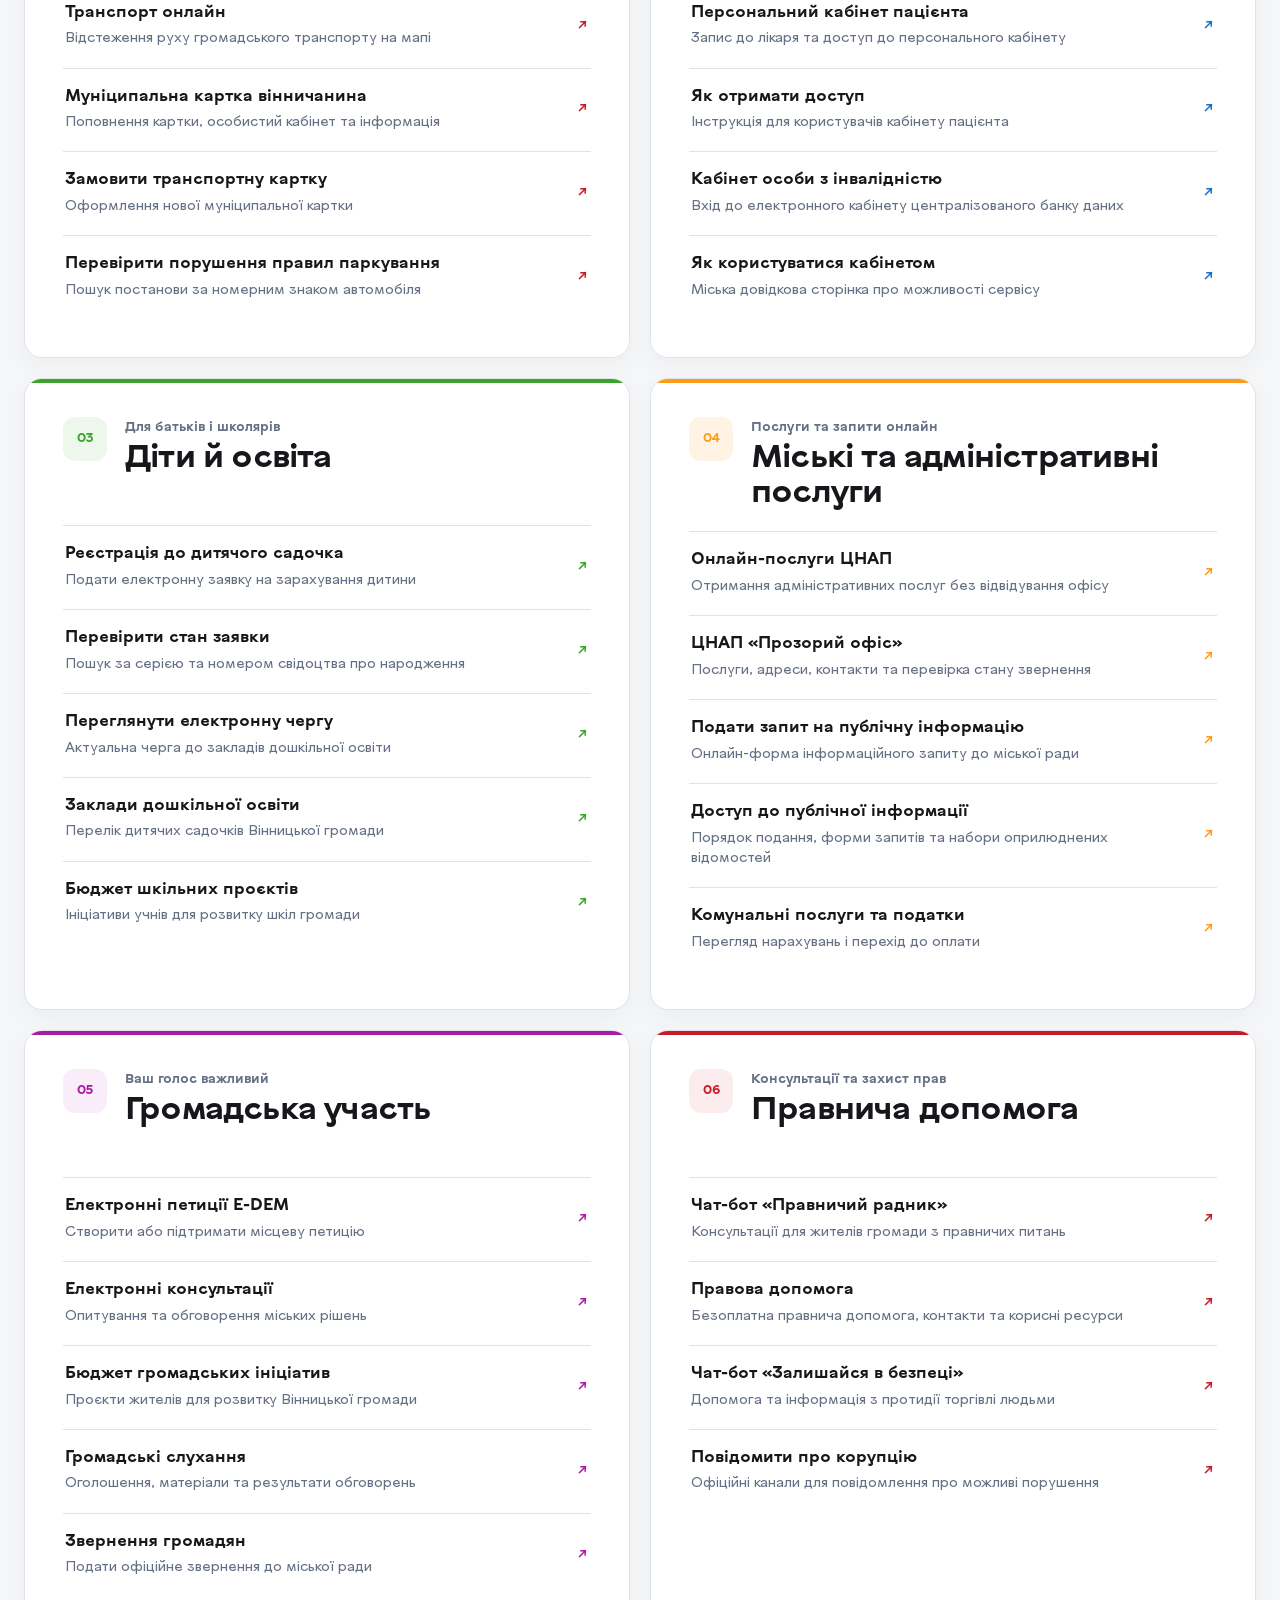
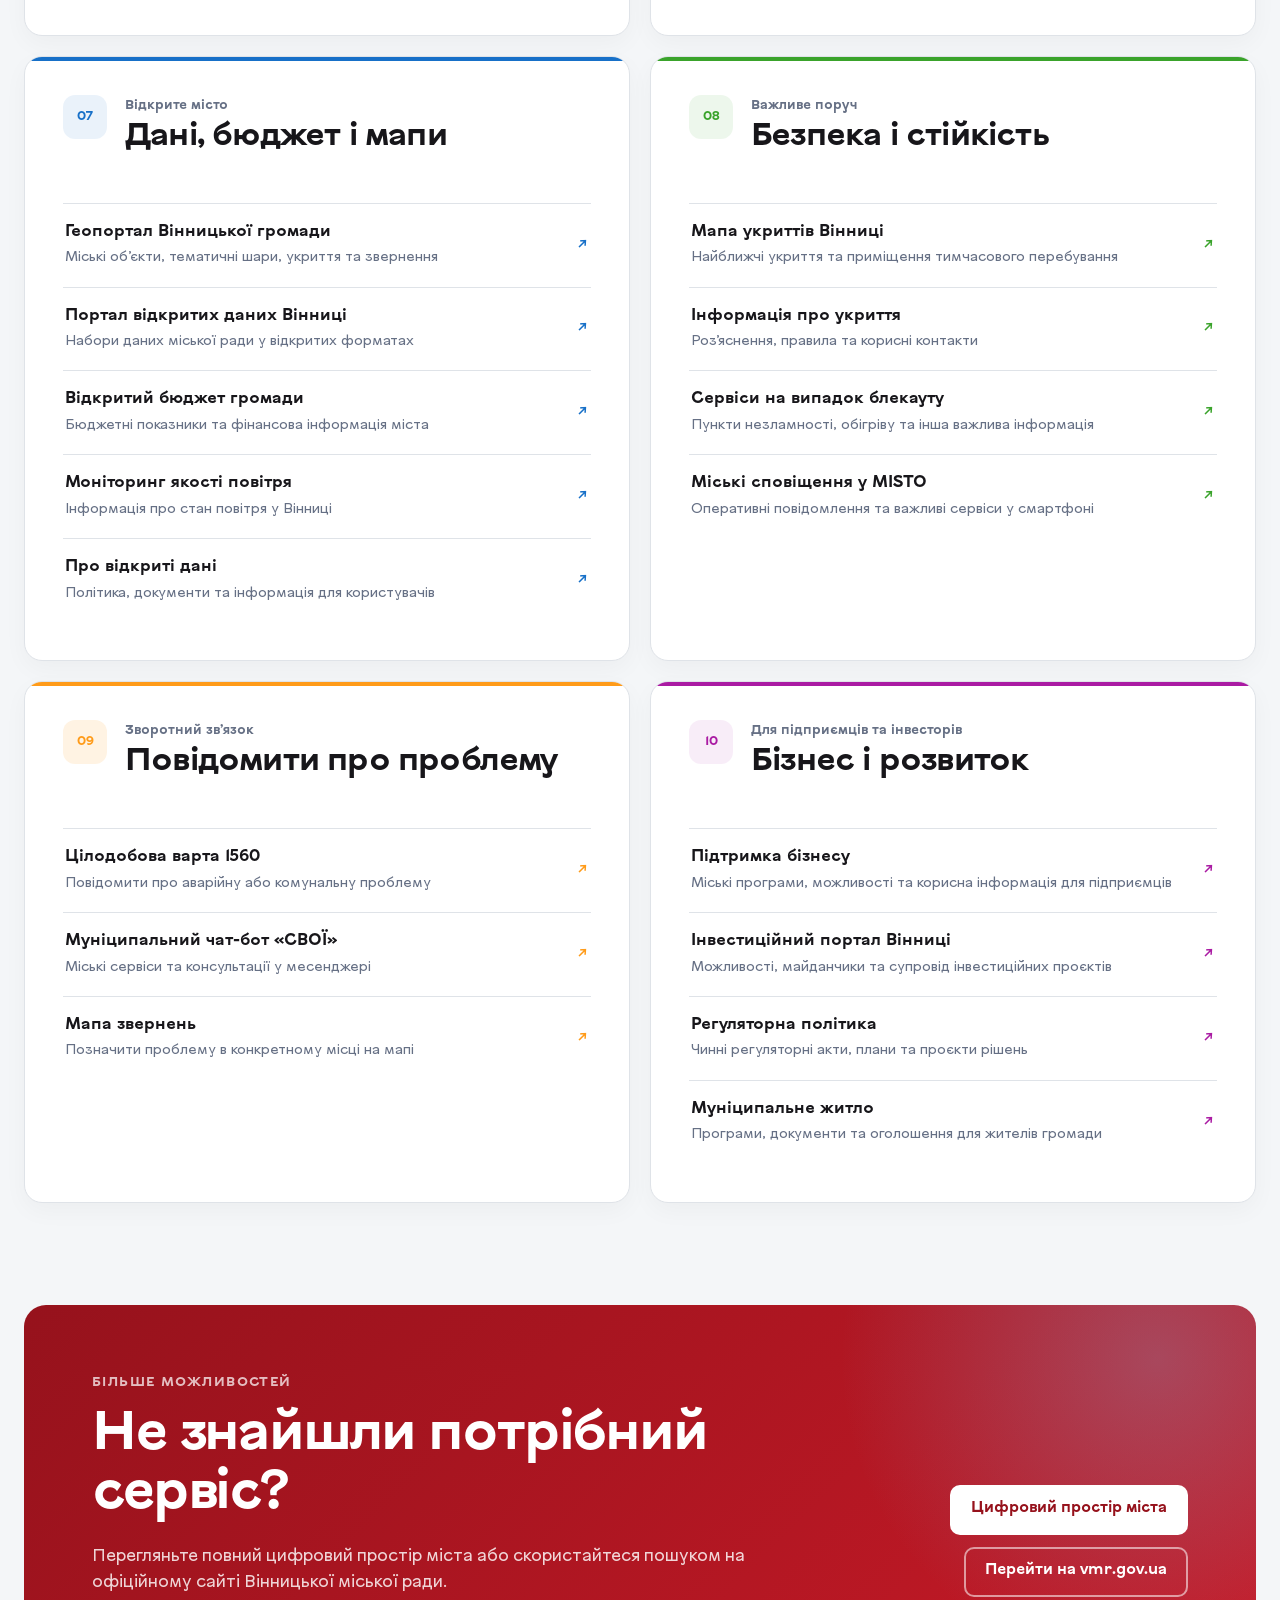
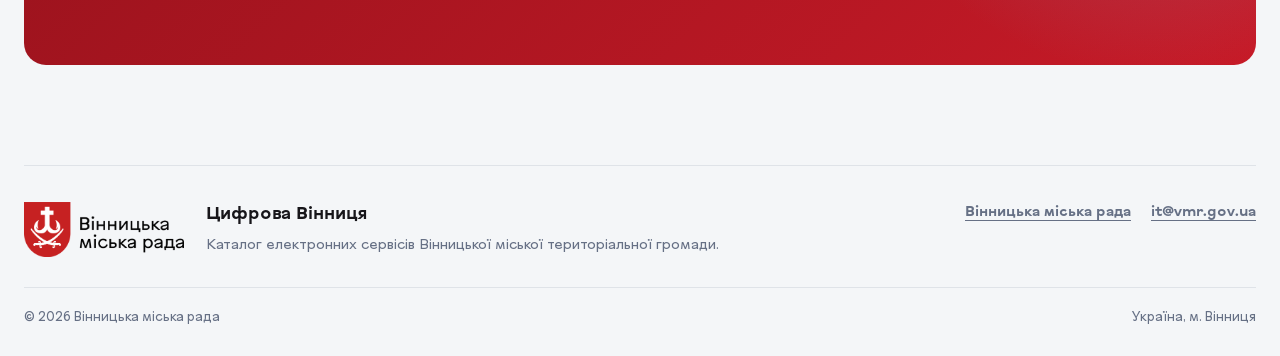
==== commit 284143ab: "button" ====
--- a/index.html
+++ b/index.html
@@ -71,7 +71,11 @@
         </div>
         <h2 id="misto-title">Єдина точка доступу до сервісів міста</h2>
         <p>Отримуйте міські сповіщення, стежте за транспортом, знаходьте укриття, поповнюйте муніципальну картку та користуйтеся онлайн-послугами у смартфоні.</p>
-        <div class="misto-actions">
+			
+        <div><a class="button button-secondary2" href="https://www.vmr.gov.ua/u-vinnytsi-zapuskaiut-novu-platformu-miskykh-servisiv-zastosunok-misto">Про застосунок</a></div>
+		
+		<div class="misto-actions">
+			
           <a class="store-button" href="https://play.google.com/store/apps/details?id=tech.misto.android.misto" aria-label="Завантажити MISTO у Google Play">
             <img src="assets/brand/misto-google-play.png" alt="Завантажити з Google Play" width="113" height="36">
           </a>
@@ -79,7 +83,6 @@
             <img src="assets/brand/misto-app-store.png" alt="Завантажити з App Store" width="98" height="36">
           </a>
         </div>
-		<div><a class="button button-secondary" href="https://www.vmr.gov.ua/u-vinnytsi-zapuskaiut-novu-platformu-miskykh-servisiv-zastosunok-misto">Про застосунок</a></div>
       </div>
       <div class="misto-visual">
         <img src="assets/brand/misto-phones.png" alt="Екрани муніципального застосунку MISTO" width="410" height="419">
--- a/styles.css
+++ b/styles.css
@@ -333,8 +333,21 @@
   border-color: var(--line);
 }
 
+.button-secondary2 {
+  color: var(--ink);
+  background: #fff;
+  border-color: var(--line);
+  padding: 5px 25px;
+  border-radius: 10px;
+  
+}
+
 .button-secondary:hover {
   border-color: var(--ink);
+}
+
+.button-secondary:hover {
+  border-color: var(--line);
 }
 
 .misto-banner {
@@ -434,7 +447,8 @@
 .store-button img {
   display: block;
   width: auto;
-  height: 38px;
+  height: 48px;
+  margin: 10px 0px -50px 0px;
 }
 
 .misto-details {
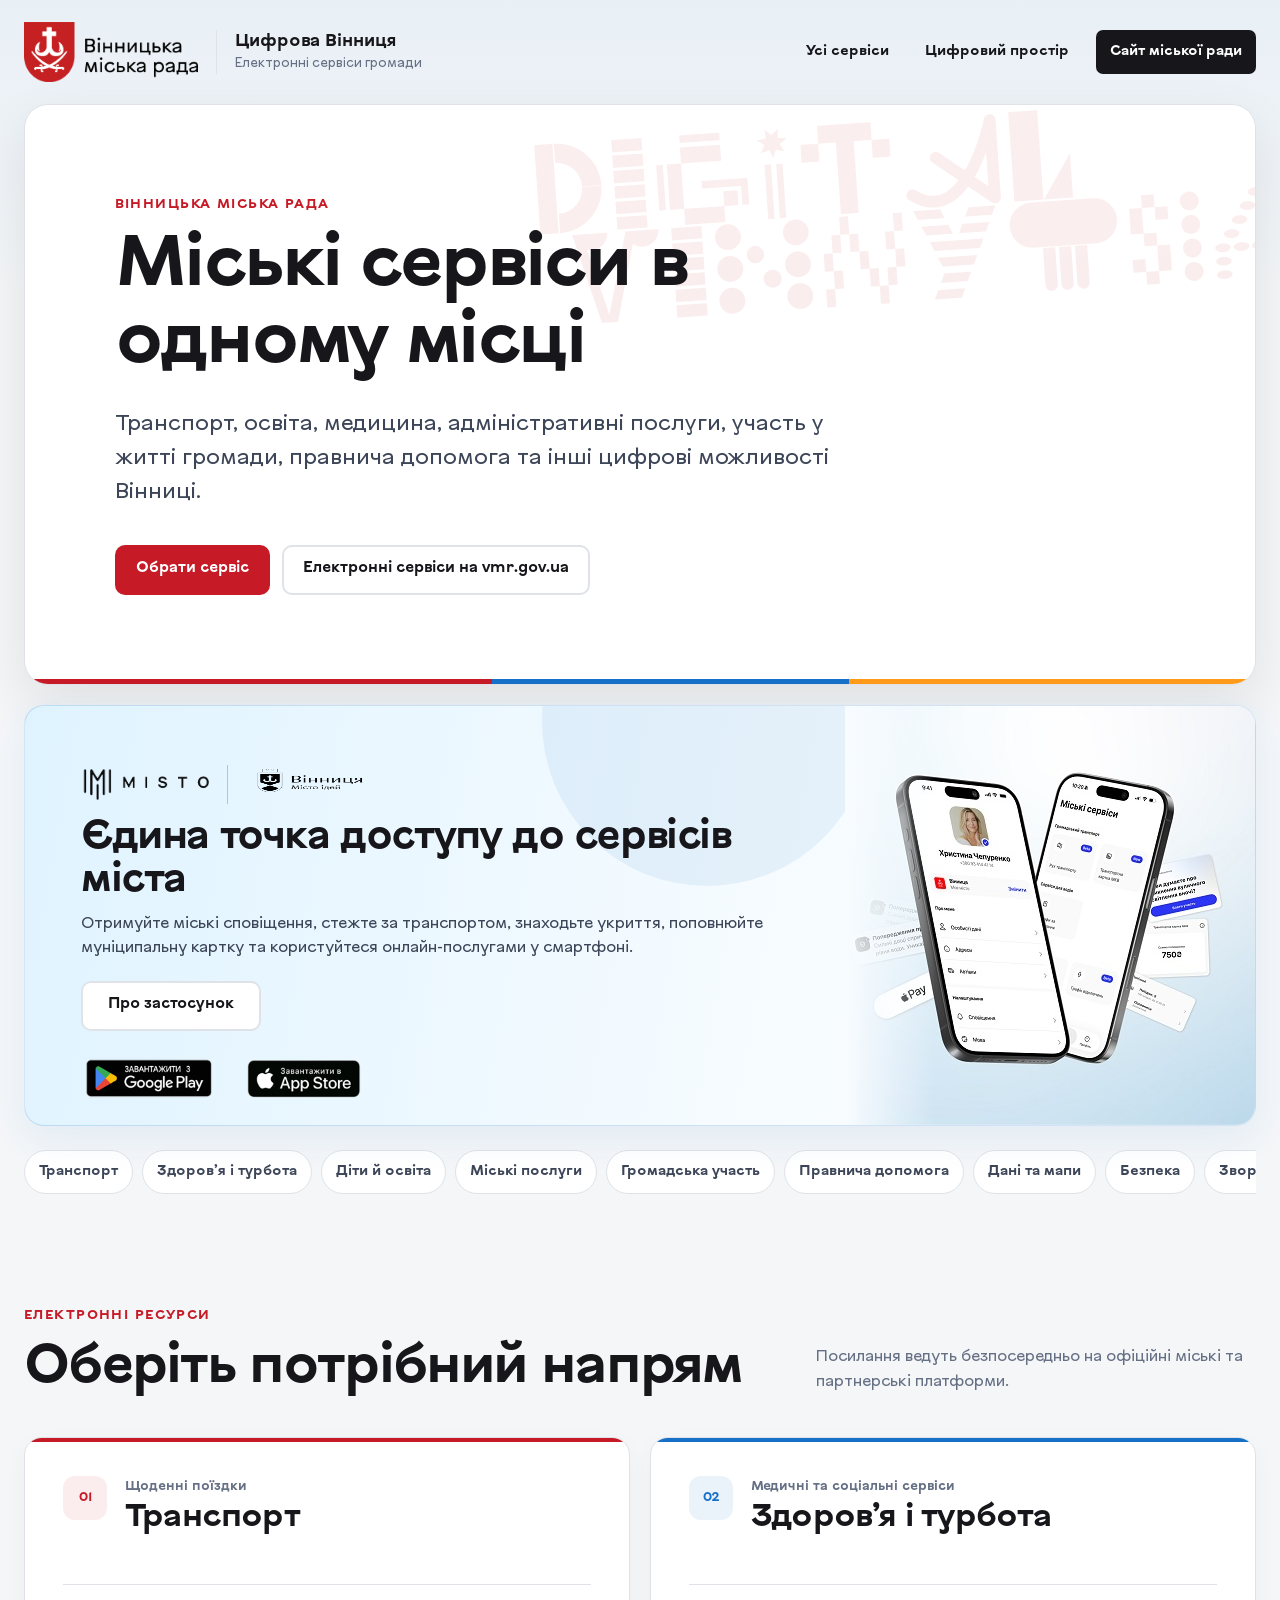
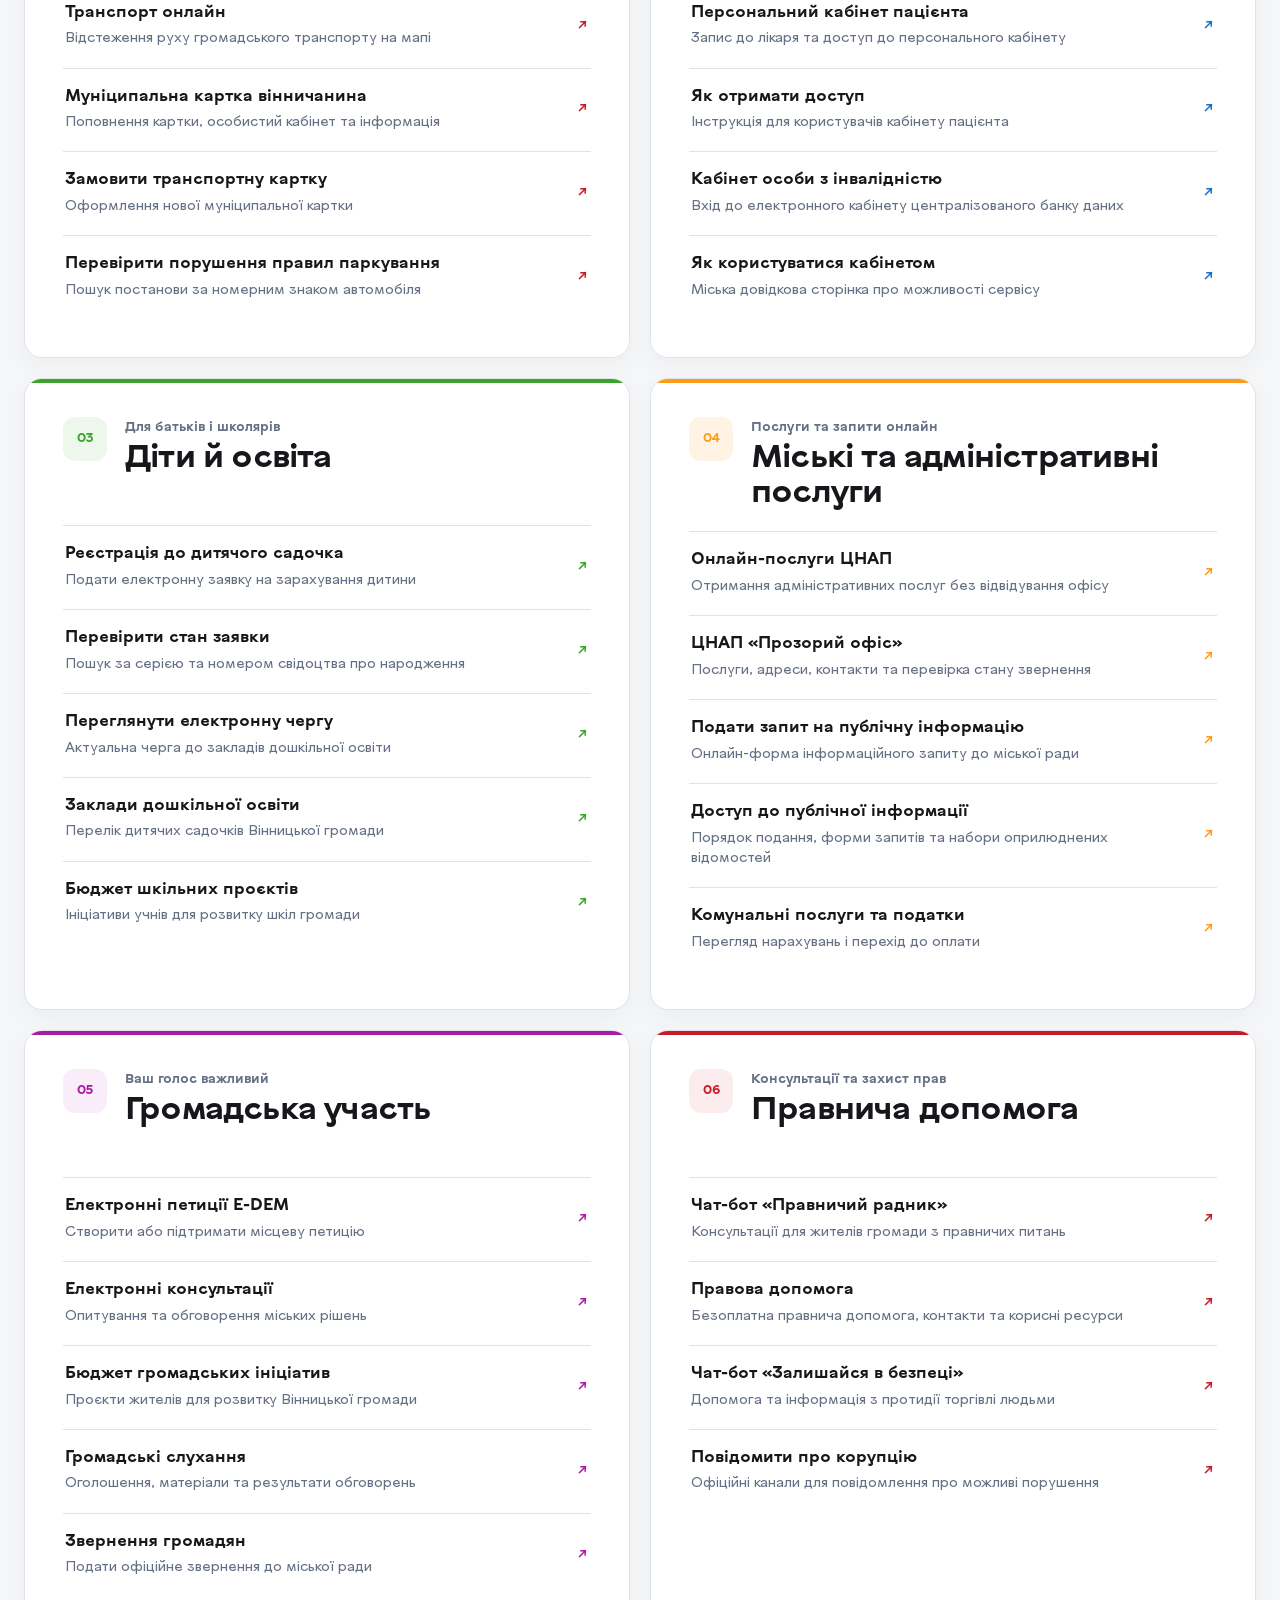
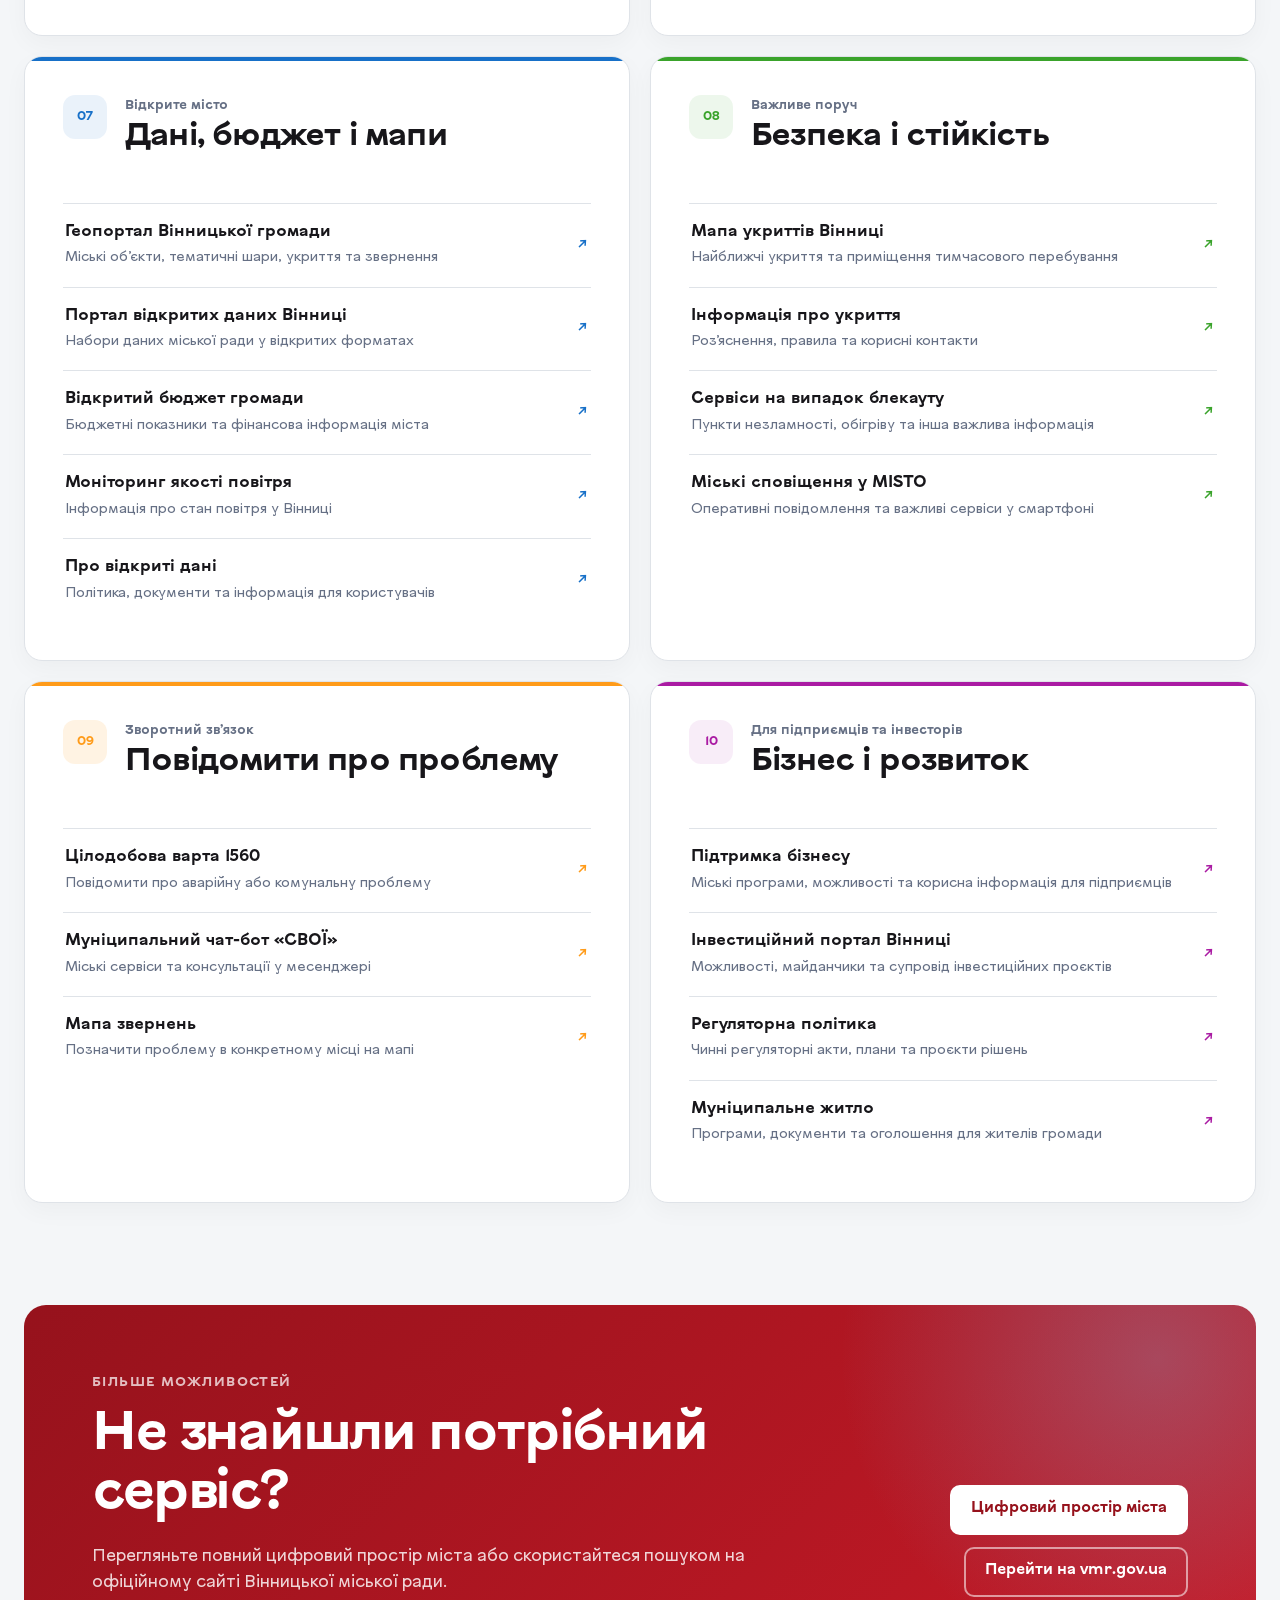
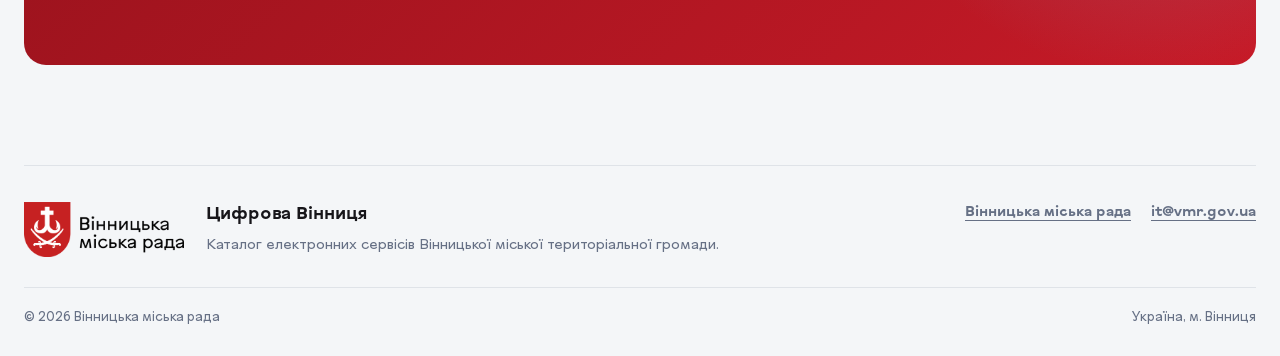
==== commit 6e6b8f15: "1" ====
--- a/index.html
+++ b/index.html
@@ -67,7 +67,7 @@
       <div class="misto-banner-copy">
         <div class="misto-brandline">
           <img class="misto-logo" src="assets/brand/misto-logo.png" alt="MISTO" width="128" height="32">
-          <span>Муніципальний застосунок Вінниці</span>
+          <span><img class="Vinnytsia-logo" src="assets/brand/mono-logo-vin.png" alt="MISTO" width="128" height="32"></span>
         </div>
         <h2 id="misto-title">Єдина точка доступу до сервісів міста</h2>
         <p>Отримуйте міські сповіщення, стежте за транспортом, знаходьте укриття, поповнюйте муніципальну картку та користуйтеся онлайн-послугами у смартфоні.</p>
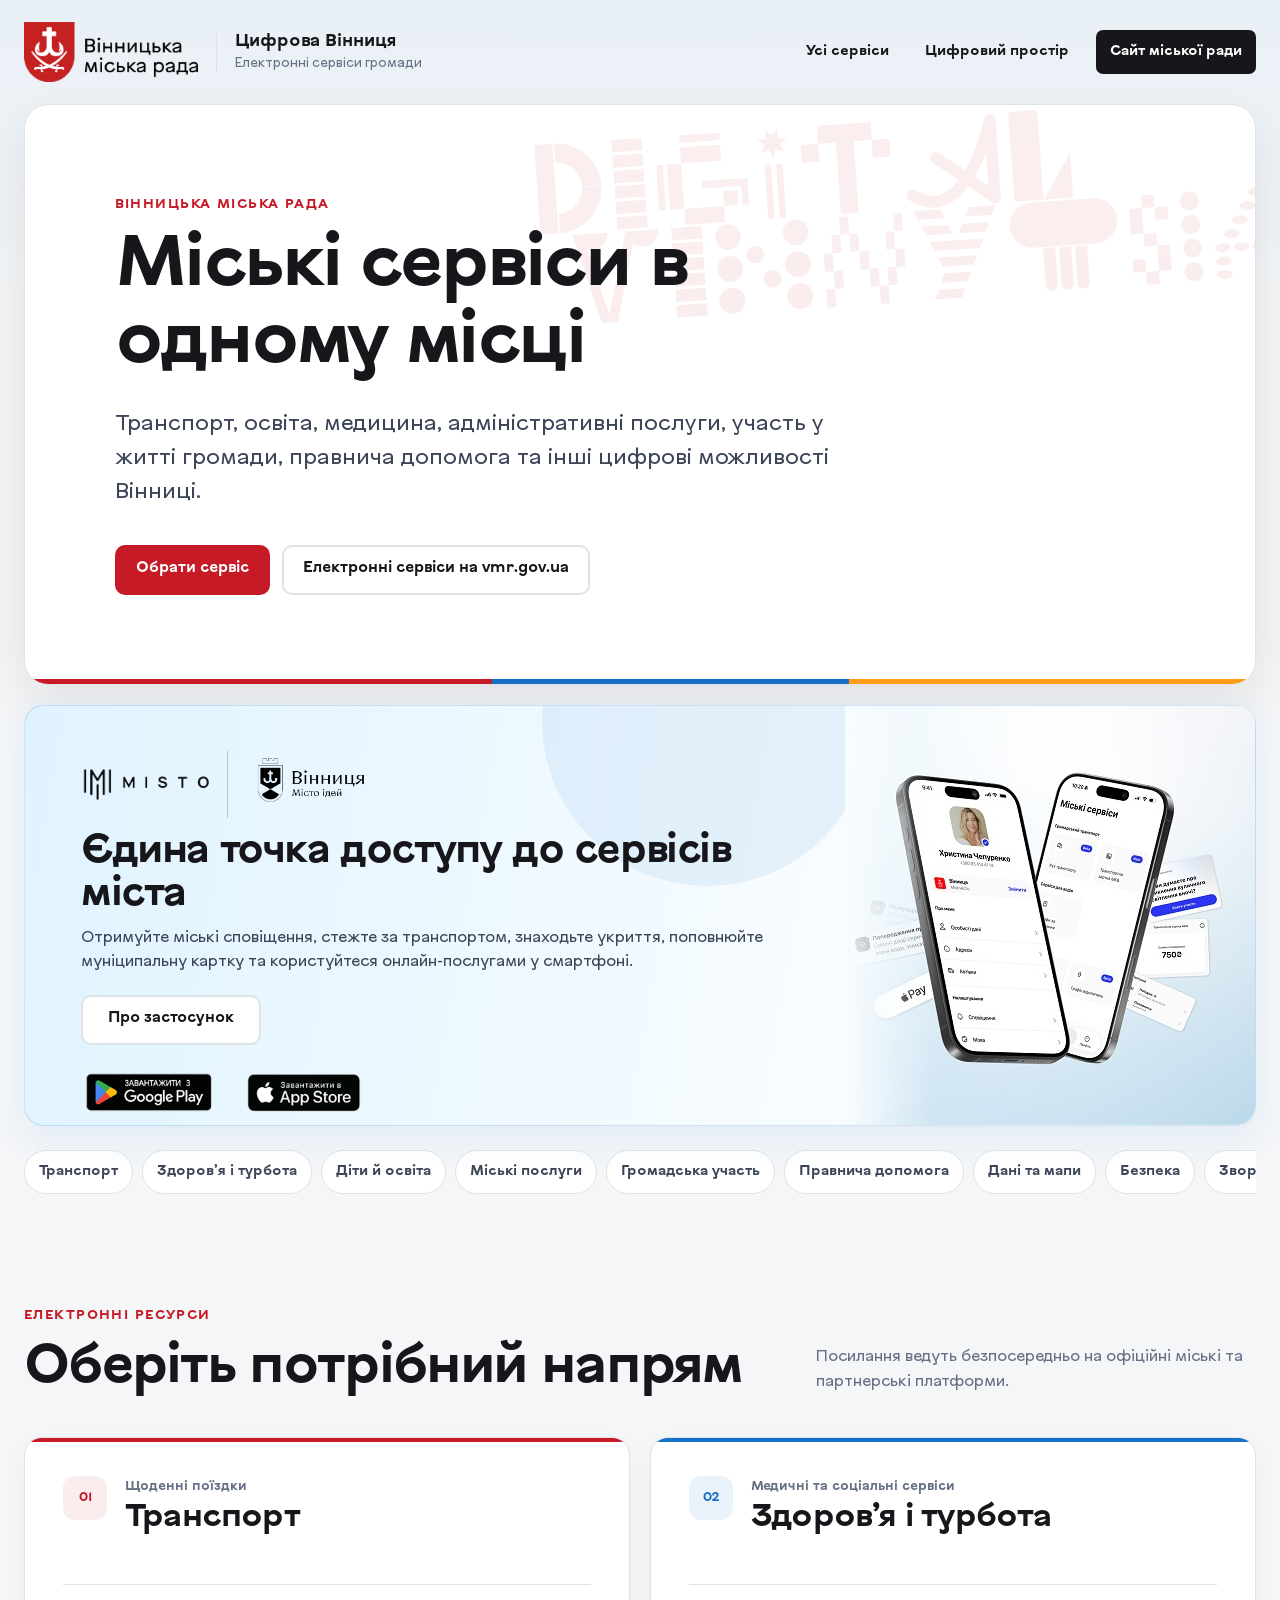
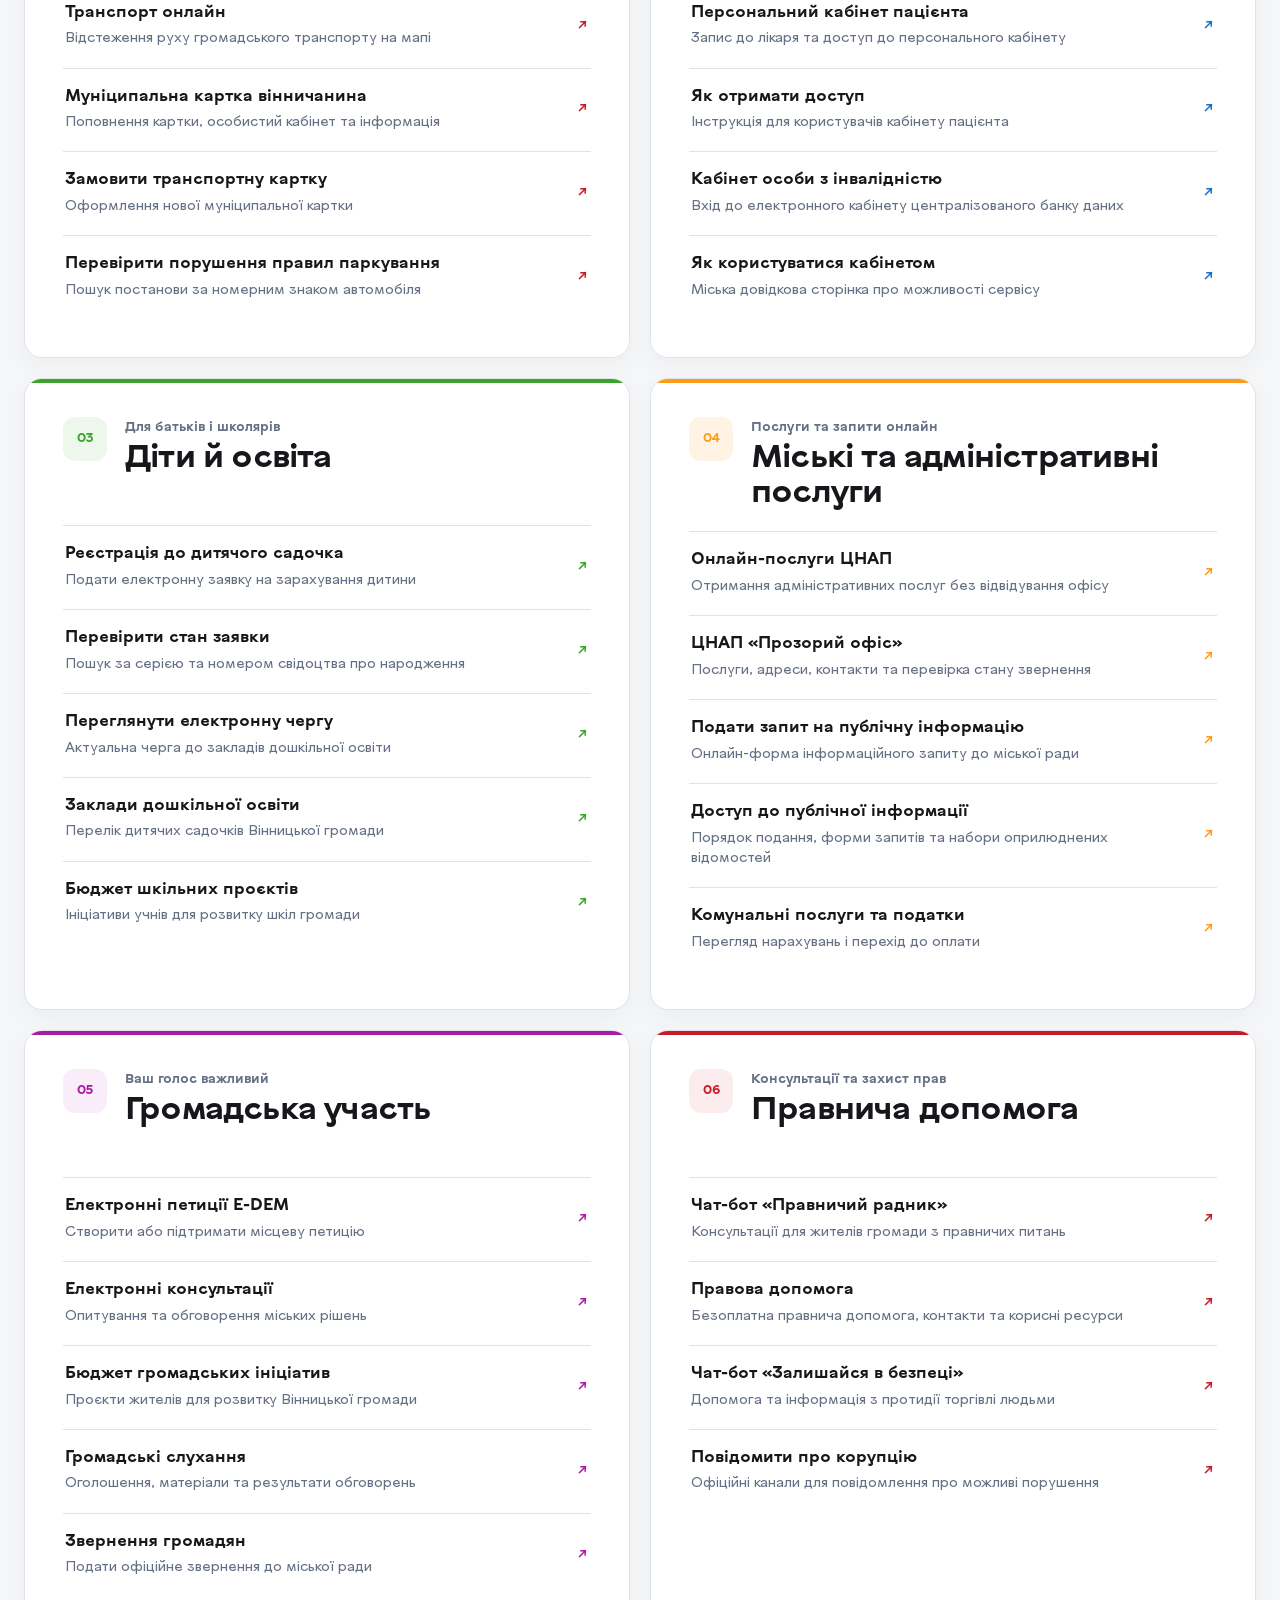
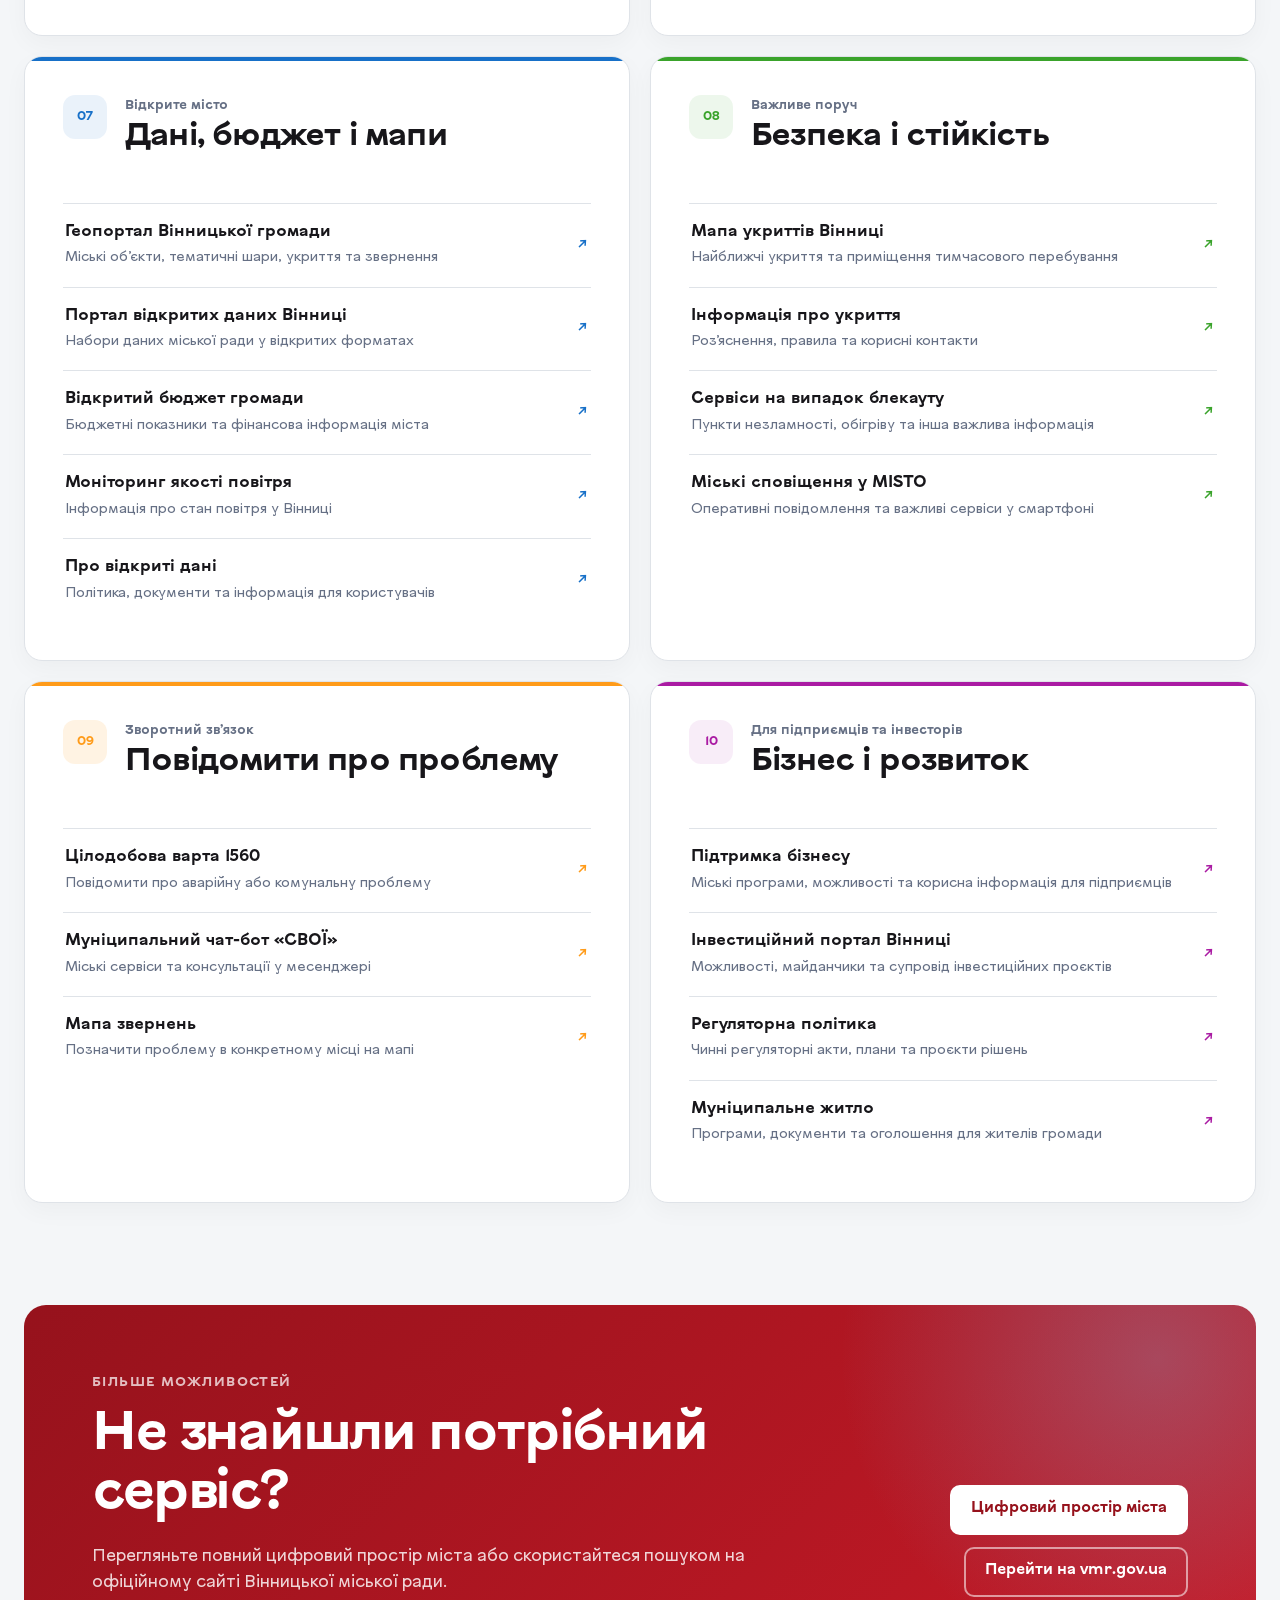
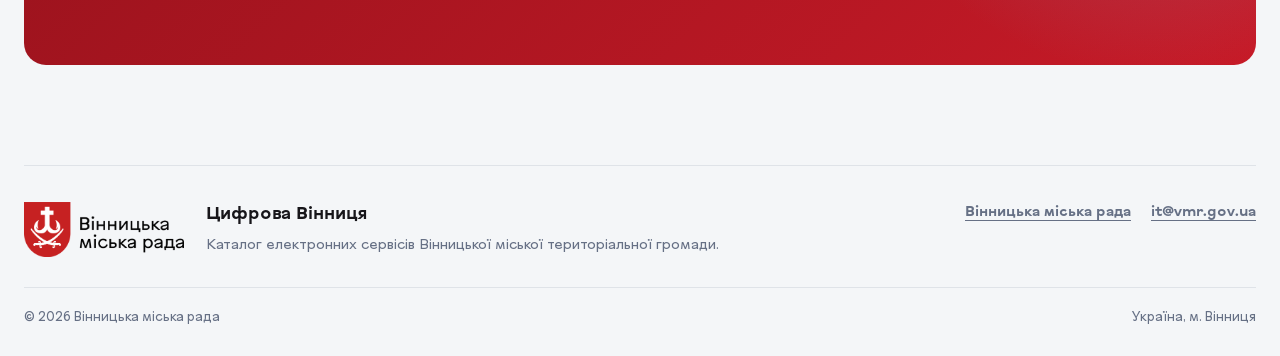
==== commit cc9af69d: "Update index.html" ====
--- a/index.html
+++ b/index.html
@@ -67,7 +67,7 @@
       <div class="misto-banner-copy">
         <div class="misto-brandline">
           <img class="misto-logo" src="assets/brand/misto-logo.png" alt="MISTO" width="128" height="32">
-          <span><img class="Vinnytsia-logo" src="assets/brand/mono-logo-vin.png" alt="MISTO" width="128" height="32"></span>
+          <span><img class="Vinnytsia-logo" src="assets/brand/mono-logo-vin.png" alt="MISTO" width="130" height="60"></span>
         </div>
         <h2 id="misto-title">Єдина точка доступу до сервісів міста</h2>
         <p>Отримуйте міські сповіщення, стежте за транспортом, знаходьте укриття, поповнюйте муніципальну картку та користуйтеся онлайн-послугами у смартфоні.</p>
